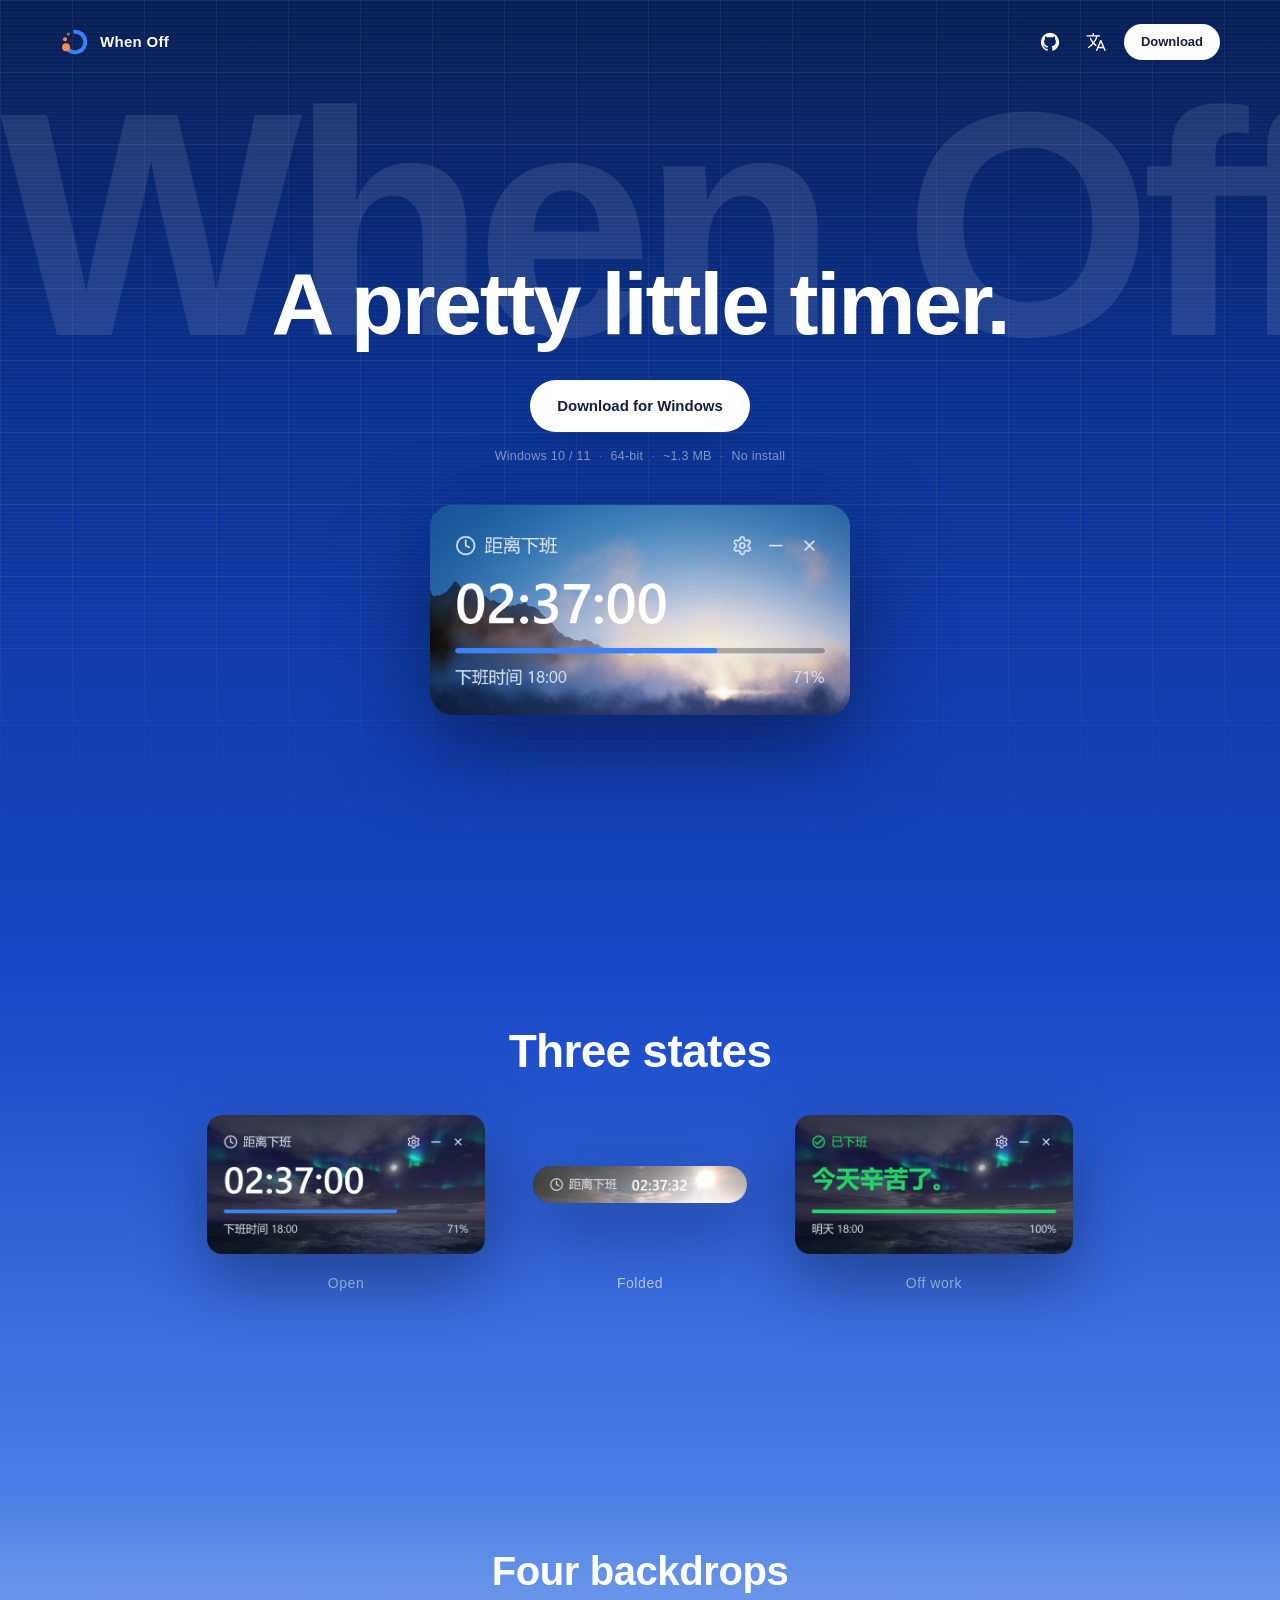
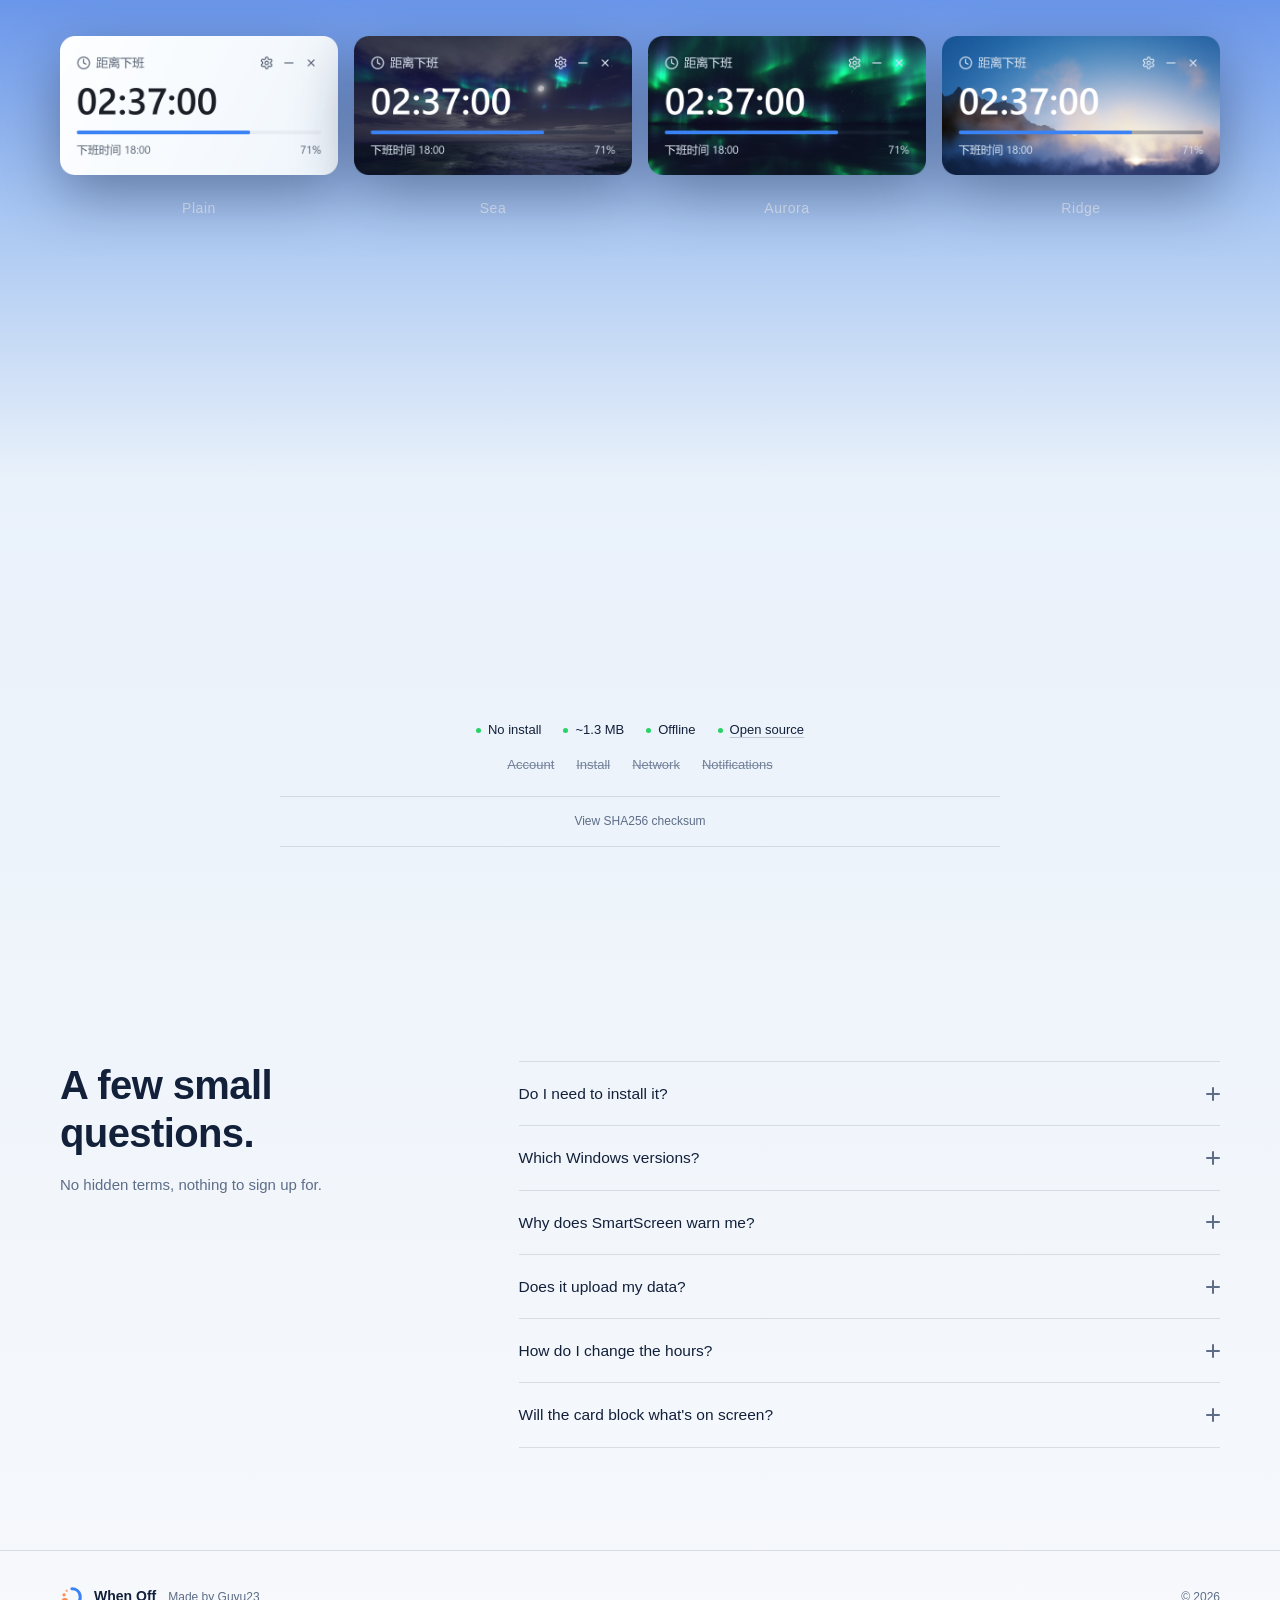
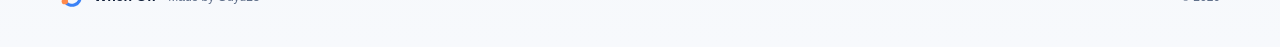
==== docs/index.html @ dad569f3 "Initial public release" ====
<!doctype html>
<html lang="zh-CN">
<head>
  <meta charset="utf-8">
  <meta name="viewport" content="width=device-width, initial-scale=1">
  <title>几时下班｜漂亮的计时卡片</title>
  <meta name="description" content="一个安静的 Windows 桌面倒计时。单文件，免安装，四种背景与四种语言。">
  <meta name="theme-color" content="#0B328F">
  <meta name="color-scheme" content="light">
  <link rel="canonical" href="https://offwork.guyu23.xyz/">
  <meta property="og:type" content="website">
  <meta property="og:title" content="几时下班">
  <meta property="og:description" content="漂亮的计时卡片。一个安静的 Windows 桌面倒计时。">
  <meta property="og:url" content="https://offwork.guyu23.xyz/">
  <meta property="og:image" content="https://offwork.guyu23.xyz/og.png">
  <meta name="twitter:card" content="summary_large_image">
  <meta name="twitter:title" content="几时下班">
  <meta name="twitter:description" content="漂亮的计时卡片。">
  <meta name="twitter:image" content="https://offwork.guyu23.xyz/og.png">
  <link rel="icon" href="assets/favicon.ico" sizes="any">
  <link rel="icon" type="image/svg+xml" href="assets/icon.svg">
  <link rel="apple-touch-icon" href="assets/icon-256.png">
  <link rel="preload" as="image" href="screenshots/cards/ridge.webp">
  <script>document.documentElement.classList.add("js");</script>
  <link rel="stylesheet" href="styles.css?v=20261115">
</head>
<body id="top">
  <a class="skip-link" href="#main" data-i18n="skip">跳到主要内容</a>

  <header class="nav">
    <div class="wrap nav-inner">
      <a class="brand" href="#top" aria-label="几时下班，回到顶部" data-i18n-aria="nav.brandAria">
        <img class="brand-mark" src="assets/icon.svg" width="30" height="30" alt="">
        <span class="brand-name" data-i18n="brand">几时下班</span>
      </a>
      <div class="nav-actions">
        <a class="nav-icon" href="https://github.com/Guyu23/jishi-xiaban" target="_blank" rel="noopener noreferrer" aria-label="GitHub">
          <svg viewBox="0 0 24 24" aria-hidden="true">
            <path fill="currentColor" d="M12 2A10 10 0 0 0 2 12c0 4.42 2.87 8.17 6.84 9.5c.5.08.66-.23.66-.5v-1.69c-2.77.6-3.36-1.34-3.36-1.34c-.46-1.16-1.11-1.47-1.11-1.47c-.91-.62.07-.6.07-.6c1 .07 1.53 1.03 1.53 1.03c.87 1.52 2.34 1.07 2.91.83c.09-.65.35-1.09.63-1.34c-2.22-.25-4.55-1.11-4.55-4.92c0-1.11.38-2 1.03-2.71c-.1-.25-.45-1.29.1-2.64c0 0 .84-.27 2.75 1.02c.79-.22 1.65-.33 2.5-.33s1.71.11 2.5.33c1.91-1.29 2.75-1.02 2.75-1.02c.55 1.35.2 2.39.1 2.64c.65.71 1.03 1.6 1.03 2.71c0 3.82-2.34 4.66-4.57 4.91c.36.31.69.92.69 1.85V21c0 .27.16.59.67.5C19.14 20.16 22 16.42 22 12A10 10 0 0 0 12 2"/>
          </svg>
        </a>
        <div class="lang-menu">
          <button class="lang-toggle" id="lang-toggle" type="button" aria-haspopup="menu" aria-expanded="false" aria-controls="lang-popover" aria-label="语言">
            <svg viewBox="0 0 512 512" aria-hidden="true">
              <path fill="none" stroke="currentColor" stroke-linecap="round" stroke-linejoin="round" stroke-width="32" d="M48 112h288M192 64v48m80 336l96-224l96 224m-162.5-64h133M281.3 112S257 206 199 277S80 384 80 384"/>
              <path fill="none" stroke="currentColor" stroke-linecap="round" stroke-linejoin="round" stroke-width="32" d="M256 336s-35-27-72-75s-56-85-56-85"/>
            </svg>
          </button>
          <div class="lang-popover" id="lang-popover" role="menu" aria-label="语言">
            <button class="lang-option" type="button" role="menuitemradio" aria-checked="true" data-lang="zh">中文</button>
            <button class="lang-option" type="button" role="menuitemradio" aria-checked="false" data-lang="ja">日本語</button>
            <button class="lang-option" type="button" role="menuitemradio" aria-checked="false" data-lang="en">EN</button>
            <button class="lang-option" type="button" role="menuitemradio" aria-checked="false" data-lang="ko">한국어</button>
          </div>
        </div>
        <a class="nav-cta" href="#download" data-i18n="nav.download">下载</a>
      </div>
    </div>
  </header>

  <main id="main">
    <section class="hero" aria-labelledby="hero-title">
      <div class="hero-word" aria-hidden="true" data-i18n="brand">几时下班</div>
      <div class="wrap hero-inner">
        <h1 id="hero-title" data-i18n="hero.title">漂亮的计时卡片</h1>
        <div class="hero-actions">
          <a class="btn btn-light" href="#download" data-i18n="hero.download">下载 Windows 版</a>
        </div>
        <p class="hero-meta">
          <span data-i18n="spec.windows">Windows 10 / 11</span>
          <span data-i18n="spec.bits">64 位</span>
          <span data-i18n="spec.size">约 1.3 MB</span>
          <span data-i18n="spec.install">免安装</span>
        </p>
        <div class="hero-shot">
          <img src="screenshots/cards/ridge.webp" width="600" height="300" alt="山影主题的几时下班卡片，距离下班还有两小时三十七分" data-i18n-alt="hero.alt">
        </div>
      </div>
    </section>

    <section class="states" id="states" aria-labelledby="states-title">
      <div class="wrap">
        <h2 class="section-title reveal" id="states-title" data-i18n="states.title">三个状态</h2>
        <div class="state-row">
          <figure class="state reveal">
            <div class="state-shot">
              <img src="screenshots/cards/sea.webp" width="600" height="300" alt="大海主题的展开卡片，距离下班还有两小时三十七分" data-i18n-alt="states.openAlt">
            </div>
            <figcaption data-i18n="states.open">展开</figcaption>
          </figure>
          <figure class="state state-compact reveal">
            <div class="state-shot">
              <img src="screenshots/cards/compact.webp" width="464" height="80" alt="收起后的胶囊卡片，显示距离下班还有两小时三十七分" data-i18n-alt="states.foldedAlt">
            </div>
            <figcaption data-i18n="states.folded">收起</figcaption>
          </figure>
          <figure class="state reveal">
            <div class="state-shot">
              <img src="screenshots/cards/done-green.webp" width="600" height="300" alt="大海主题的下班卡片，绿色文字写着今天辛苦了" data-i18n-alt="states.doneAlt">
            </div>
            <figcaption data-i18n="states.done">该下班了</figcaption>
          </figure>
        </div>
      </div>
    </section>

    <section class="themes" id="themes" aria-labelledby="themes-title">
      <div class="wrap themes-inner">
        <h2 class="themes-line reveal" id="themes-title" data-i18n="themes.line">四个背景</h2>
        <div class="theme-row reveal">
          <figure class="theme-card">
            <img src="screenshots/cards/paper.webp" width="600" height="300" alt="默认主题的几时下班卡片，距离下班还有两小时三十七分" data-i18n-alt="themes.alt.paper" loading="lazy" decoding="async">
            <figcaption data-i18n="themes.paper">默认</figcaption>
          </figure>
          <figure class="theme-card">
            <img src="screenshots/cards/sea.webp" width="600" height="300" alt="大海主题的几时下班卡片，日落与海" data-i18n-alt="themes.alt.sea" loading="lazy" decoding="async">
            <figcaption data-i18n="themes.sea">大海</figcaption>
          </figure>
          <figure class="theme-card">
            <img src="screenshots/cards/aurora.webp" width="600" height="300" alt="极光主题的几时下班卡片，夜与光" data-i18n-alt="themes.alt.aurora" loading="lazy" decoding="async">
            <figcaption data-i18n="themes.aurora">极光</figcaption>
          </figure>
          <figure class="theme-card">
            <img src="screenshots/cards/ridge.webp" width="600" height="300" alt="山影主题的几时下班卡片，云与山" data-i18n-alt="themes.alt.ridge" loading="lazy" decoding="async">
            <figcaption data-i18n="themes.ridge">山影</figcaption>
          </figure>
        </div>
      </div>
    </section>

    <section class="download" id="download" aria-labelledby="download-title">
      <div class="wrap">
        <div class="download-panel reveal">
          <div class="download-copy">
            <div class="download-head">
              <img class="download-icon" src="assets/icon.svg" width="72" height="72" alt="几时下班图标" data-i18n-alt="download.iconAlt">
              <h2 id="download-title" data-i18n="download.title">带走一张小卡片。</h2>
            </div>
            <p data-i18n="download.copy">单文件，下载后双击就能用。默认上班 09:00，下班 18:00。</p>
            <p class="download-meta"><span>v2.1.0</span><span data-i18n="download.bits">64 位</span></p>
          </div>
          <div class="download-actions">
            <a class="btn btn-blue" href="https://offwork.guyu23.xyz/download/OffWorkCountdown.exe">
              <svg viewBox="0 0 24 24" fill="none" stroke="currentColor" stroke-width="1.7" stroke-linecap="round" stroke-linejoin="round" aria-hidden="true">
                <path d="M12 3v12"></path><path d="M7 10l5 5 5-5"></path><path d="M5 21h14"></path>
              </svg>
              <span data-i18n="download.mirror">下载 Windows 版</span>
            </a>
            <p class="download-note" data-i18n="download.note">由 Cloudflare 加速，国内外都可访问；文件与 GitHub Release 相同。</p>
          </div>
        </div>
        <ul class="download-trust reveal">
          <li data-i18n="download.trust.install">免安装</li>
          <li data-i18n="download.trust.size">约 1.3 MB</li>
          <li data-i18n="download.trust.offline">不联网</li>
          <li><a href="https://github.com/Guyu23/jishi-xiaban" target="_blank" rel="noopener noreferrer" data-i18n="download.trust.open">开源</a></li>
        </ul>
        <p class="download-struck reveal" aria-label="不需要账号、安装、联网、推送" data-i18n-aria="download.struck.aria">
          <s data-i18n="download.struck.account">账号</s>
          <s data-i18n="download.struck.install">安装</s>
          <s data-i18n="download.struck.network">联网</s>
          <s data-i18n="download.struck.push">推送</s>
        </p>
        <details class="checksum reveal">
          <summary data-i18n="download.checksum">查看 SHA256 校验值</summary>
          <code>e270b31d7cf51a38506e93d0fee02582fc86d4249910f98ff09fb902f4667506</code>
        </details>
      </div>
    </section>

    <section class="faq" id="faq" aria-labelledby="faq-title">
      <div class="wrap faq-grid">
        <div class="faq-head reveal">
          <h2 id="faq-title" data-i18n="faq.title">还有一些小问题。</h2>
          <p data-i18n="faq.copy">没有隐藏的条款，也没有需要注册的东西。</p>
        </div>
        <div class="faq-list reveal">
          <details>
            <summary><span data-i18n="faq.q1">需要安装吗？</span><span class="plus" aria-hidden="true"></span></summary>
            <p data-i18n="faq.a1">不需要。下载一个 exe，双击打开。设置只存在本机，删掉文件就干净了。</p>
          </details>
          <details>
            <summary><span data-i18n="faq.q2">支持哪些 Windows？</span><span class="plus" aria-hidden="true"></span></summary>
            <p data-i18n="faq.a2">Windows 10 和 Windows 11，64 位。更老的系统没有测试过。</p>
          </details>
          <details>
            <summary><span data-i18n="faq.q3">为什么会有 SmartScreen 提示？</span><span class="plus" aria-hidden="true"></span></summary>
            <p data-i18n="faq.a3">程序没有代码签名。点「更多信息」再点「仍要运行」即可。完整源码在 GitHub，也可以自己构建。</p>
          </details>
          <details>
            <summary><span data-i18n="faq.q4">会上传我的数据吗？</span><span class="plus" aria-hidden="true"></span></summary>
            <p data-i18n="faq.a4">不会。程序没有联网功能，设置只存在本机。</p>
          </details>
          <details>
            <summary><span data-i18n="faq.q5">怎么改上下班时间？</span><span class="plus" aria-hidden="true"></span></summary>
            <p><span data-i18n="faq.a5">点卡片右上角的齿轮，用加减号调整。设置保存在</span> <code>%APPDATA%\OffWorkCountdown\schedule.txt</code><span data-i18n="faq.a5end">。</span></p>
          </details>
          <details>
            <summary><span data-i18n="faq.q6">卡片会挡住屏幕内容吗？</span><span class="plus" aria-hidden="true"></span></summary>
            <p data-i18n="faq.a6">卡片可以隐藏在屏幕边框外，鼠标移入再显示。</p>
          </details>
        </div>
      </div>
    </section>
  </main>

  <footer>
    <div class="wrap footer-inner">
      <a class="footer-brand" href="#top" aria-label="几时下班，回到顶部" data-i18n-aria="footer.brandAria">
        <img src="assets/icon.svg" width="24" height="24" alt="">
        <span data-i18n="brand">几时下班</span>
      </a>
      <span class="footer-made">Made by Guyu23</span>
      <span class="footer-copy" data-i18n="footer.copyright">© 2026</span>
    </div>
  </footer>

  <script src="app.js?v=20261115" defer></script>
</body>
</html>
---- docs/styles.css ----
:root {
  --deep: #071f55;
  --blue: #0b328f;
  --blue-2: #1747c7;
  --blue-3: #4c7fe6;
  --blue-4: #a9c7f2;
  --pale: #e9f1fa;
  --paper: #f7f9fc;
  --ink: #12203a;
  --muted: #5d6d88;
  --line: rgba(18, 32, 58, 0.12);
  --line-strong: rgba(18, 32, 58, 0.2);
  --white: #ffffff;
  --white-80: rgba(255, 255, 255, 0.8);
  --white-64: rgba(255, 255, 255, 0.64);
  --white-48: rgba(255, 255, 255, 0.48);
  --line-white: rgba(255, 255, 255, 0.18);
  --sun: #ff8a4c;
  --sun-2: #ffb38a;
  --green: #25d366;
  --accent: var(--sun);
  --surface: #ffffff;
  --shadow: 0 30px 70px -30px rgba(3, 12, 40, 0.5);
  --shadow-soft: 0 16px 40px -24px rgba(3, 12, 40, 0.35);
  --radius: 24px;
  --font: "HarmonyOS Sans SC", "MiSans", "PingFang SC", "Microsoft YaHei UI", sans-serif;
  --mono: ui-monospace, "SFMono-Regular", "Cascadia Code", Consolas, monospace;
  --ease: cubic-bezier(0.22, 1, 0.36, 1);
  interpolate-size: allow-keywords;
}

*,
*::before,
*::after { box-sizing: border-box; }

html {
  scroll-behavior: smooth;
  scrollbar-width: none;
  -ms-overflow-style: none;
}
html::-webkit-scrollbar { display: none; }
html,
body { margin: 0; padding: 0; overflow-x: clip; }

body {
  min-height: 100svh;
  color: var(--white);
  background:
    linear-gradient(
      180deg,
      #071f55 0%,
      #0b328f 12%,
      #1747c7 30%,
      #4c7fe6 46%,
      #a9c7f2 56%,
      #e9f1fa 64%,
      #f7f9fc 100%
    );
  font-family: var(--font);
  font-size: 16px;
  font-weight: 400;
  line-height: 1.7;
  font-variant-numeric: tabular-nums;
  -webkit-font-smoothing: antialiased;
  text-rendering: optimizeLegibility;
}

body::before {
  content: "";
  position: fixed;
  inset: 0;
  z-index: 0;
  pointer-events: none;
  background-image:
    linear-gradient(rgba(255, 255, 255, 0.055) 1px, transparent 1px),
    linear-gradient(90deg, rgba(255, 255, 255, 0.055) 1px, transparent 1px),
    repeating-linear-gradient(180deg, rgba(255, 255, 255, 0.028) 0 1px, transparent 1px 4px);
  background-size: 72px 72px, 72px 72px, 100% 4px;
  -webkit-mask-image: linear-gradient(180deg, #000 0%, #000 66%, transparent 92%);
  mask-image: linear-gradient(180deg, #000 0%, #000 66%, transparent 92%);
}

h1,
h2,
h3,
p,
figure { margin: 0; }

img { display: block; max-width: 100%; }
a { color: inherit; text-decoration: none; }
button,
select { font: inherit; }
time { font-variant-numeric: tabular-nums; }


:where(a, button, summary, select):focus-visible {
  outline: 2px solid var(--sun-2);
  outline-offset: 3px;
  border-radius: 8px;
}

.sr-only {
  position: absolute;
  width: 1px;
  height: 1px;
  padding: 0;
  margin: -1px;
  overflow: hidden;
  clip: rect(0 0 0 0);
  white-space: nowrap;
  border: 0;
}

.skip-link {
  position: fixed;
  top: 10px;
  left: 10px;
  z-index: 200;
  padding: 10px 14px;
  border-radius: 10px;
  background: var(--white);
  color: var(--ink);
  font-size: 14px;
  font-weight: 600;
  box-shadow: var(--shadow-soft);
  transform: translateY(-160%);
  transition: transform 0.25s var(--ease);
}
.skip-link:focus-visible { transform: translateY(0); }

section[id] { scroll-margin-top: 24px; }

.wrap {
  width: min(1160px, calc(100% - 64px));
  margin-inline: auto;
}

main,
footer { position: relative; z-index: 1; }
.nav,
main,
footer {
  transition: opacity 0.2s var(--ease), filter 0.2s var(--ease);
}
html.lang-switching .nav,
html.lang-switching main,
html.lang-switching footer {
  opacity: 0.2;
  filter: blur(5px);
}

/* Navigation */
.nav {
  position: absolute;
  inset-inline: 0;
  top: 0;
  z-index: 20;
  padding-top: 20px;
}
.nav-inner {
  display: flex;
  align-items: center;
  justify-content: space-between;
  gap: 20px;
  min-height: 44px;
}
.brand {
  display: inline-flex;
  align-items: center;
  gap: 10px;
  min-width: 0;
  color: var(--white);
  font-size: 15px;
  font-weight: 600;
  letter-spacing: 0.02em;
}
.brand-mark {
  width: 30px;
  height: 30px;
  flex: none;
}
.brand-name { white-space: nowrap; }
.nav-actions {
  display: flex;
  align-items: center;
  gap: 10px;
  flex: none;
}
.nav-icon {
  display: grid;
  place-items: center;
  width: 36px;
  height: 36px;
  border-radius: 999px;
  color: var(--white);
  transition: opacity 0.2s var(--ease);
}
.nav-icon:hover { opacity: 0.72; }
.nav-icon svg { width: 22px; height: 22px; }
.lang-menu { position: relative; }
.lang-toggle {
  display: grid;
  place-items: center;
  width: 36px;
  height: 36px;
  padding: 0;
  border: 0;
  border-radius: 999px;
  background: transparent;
  color: var(--white);
  cursor: pointer;
  transition: opacity 0.2s var(--ease), transform 0.2s var(--ease);
}
.lang-toggle:hover,
.lang-toggle[aria-expanded="true"] { opacity: 0.72; }
.lang-toggle svg { width: 22px; height: 22px; }
.lang-popover {
  position: absolute;
  top: calc(100% + 9px);
  right: 0;
  min-width: 132px;
  padding: 6px;
  border: 1px solid rgba(255, 255, 255, 0.16);
  border-radius: 14px;
  background: rgba(7, 26, 67, 0.95);
  box-shadow: 0 20px 44px rgba(2, 10, 36, 0.42);
  -webkit-backdrop-filter: blur(16px);
  backdrop-filter: blur(16px);
  opacity: 0;
  visibility: hidden;
  transform: translateY(-6px) scale(0.98);
  transform-origin: top right;
  pointer-events: none;
  transition: opacity 0.18s var(--ease), transform 0.18s var(--ease), visibility 0s 0.18s;
}
.lang-menu.is-open .lang-popover {
  opacity: 1;
  visibility: visible;
  transform: none;
  pointer-events: auto;
  transition: opacity 0.18s var(--ease), transform 0.18s var(--ease), visibility 0s;
}
.lang-option {
  display: flex;
  align-items: center;
  justify-content: space-between;
  gap: 14px;
  width: 100%;
  padding: 8px 10px;
  border: 0;
  border-radius: 9px;
  background: transparent;
  color: var(--white-80);
  font-size: 13px;
  font-weight: 500;
  text-align: left;
  white-space: nowrap;
  cursor: pointer;
  transition: background-color 0.18s var(--ease), color 0.18s var(--ease);
}
.lang-option:hover,
.lang-option:focus-visible {
  background: rgba(255, 255, 255, 0.1);
  color: var(--white);
}
.lang-option[aria-checked="true"] { color: var(--white); }
.lang-option[aria-checked="true"]::after {
  content: "✓";
  color: var(--green);
  font-size: 11px;
}
.nav-cta {
  display: inline-flex;
  align-items: center;
  justify-content: center;
  height: 36px;
  padding: 0 17px;
  border-radius: 999px;
  background: var(--white);
  color: var(--ink);
  font-size: 13px;
  font-weight: 600;
  overflow: hidden;
  white-space: nowrap;
  transition: transform 0.25s var(--ease), background-color 0.25s var(--ease), width 0.25s var(--ease);
}
.nav-cta:hover { transform: translateY(-1px); background: #f4f8ff; }

/* Buttons */
.btn {
  display: inline-flex;
  align-items: center;
  justify-content: center;
  gap: 9px;
  min-height: 52px;
  padding: 0 26px;
  border: 1px solid transparent;
  border-radius: 999px;
  font-size: 15px;
  font-weight: 600;
  line-height: 1;
  white-space: nowrap;
  cursor: pointer;
  transition: transform 0.25s var(--ease), background-color 0.25s var(--ease), border-color 0.25s var(--ease), color 0.25s var(--ease);
}
.btn svg { width: 17px; height: 17px; flex: none; }
.btn-light {
  background: var(--white);
  color: var(--ink);
  box-shadow: 0 18px 38px -22px rgba(3, 12, 40, 0.65);
}
.btn-light:hover { transform: translateY(-2px); background: #f4f8ff; }
.btn-blue {
  background: var(--blue-2);
  color: var(--white);
  box-shadow: 0 18px 34px -20px rgba(23, 71, 199, 0.6);
}
.btn-blue:hover { transform: translateY(-2px); background: #1c52dc; }
.btn-ghost {
  border-color: var(--line-strong);
  background: var(--white);
  color: var(--ink);
}
.btn-ghost:hover { transform: translateY(-2px); border-color: rgba(18, 32, 58, 0.32); }
.btn-primary {
  background: var(--blue-2);
  color: var(--white);
}
.btn-primary:hover { background: #1c52dc; }

/* Hero */
.hero {
  position: relative;
  isolation: isolate;
  display: flex;
  align-items: center;
  min-height: 100svh;
  padding: 138px 0 64px;
  overflow: hidden;
  text-align: center;
}
.hero-word {
  position: absolute;
  top: clamp(48px, 8vw, 96px);
  left: 50%;
  z-index: -1;
  width: 100%;
  transform: translateX(-50%);
  color: var(--white);
  font-size: clamp(96px, 25vw, 380px);
  font-weight: 600;
  line-height: 0.8;
  letter-spacing: -0.035em;
  white-space: nowrap;
  opacity: 0.1;
  pointer-events: none;
}
.hero-inner { position: relative; z-index: 1; }
.hero h1 {
  max-width: 980px;
  margin: 0 auto;
  color: var(--white);
  font-size: clamp(46px, 6.8vw, 88px);
  font-weight: 600;
  line-height: 1.04;
  letter-spacing: -0.025em;
  text-wrap: balance;
}
.hero-actions {
  display: flex;
  justify-content: center;
  margin-top: 30px;
}
.hero-meta {
  display: flex;
  flex-wrap: wrap;
  align-items: center;
  justify-content: center;
  margin-top: 14px;
  color: var(--white-48);
  font-size: 12.5px;
  letter-spacing: 0.02em;
}
.hero-meta span + span::before {
  content: "·";
  margin-inline: 8px;
  color: rgba(255, 255, 255, 0.28);
}
.hero-shot {
  width: min(420px, 70%);
  margin: 38px auto 0;
}
.hero-shot img {
  width: 100%;
  height: auto;
  filter: drop-shadow(0 34px 44px rgba(2, 10, 36, 0.5));
}

/* Sections */
.section-title {
  color: var(--white);
  font-size: clamp(30px, 4vw, 46px);
  font-weight: 600;
  line-height: 1.2;
  letter-spacing: -0.015em;
  text-align: center;
  text-wrap: balance;
}

/* Three states: no card wrappers, only the screenshot and its label. */
.states { padding-block: clamp(80px, 10vw, 124px); }
.states .section-title { margin-bottom: 36px; }
.state-row {
  display: grid;
  grid-template-columns: repeat(3, minmax(0, 1fr));
  gap: 16px;
  align-items: start;
  width: calc(75% - 4px);
  margin-inline: auto;
}
.state { min-width: 0; text-align: center; }
.state-shot {
  display: flex;
  align-items: center;
  justify-content: center;
  width: 100%;
  aspect-ratio: 2 / 1;
}
.state-shot img {
  width: 100%;
  height: 100%;
  object-fit: contain;
  filter: drop-shadow(0 24px 34px rgba(2, 10, 36, 0.4));
}
.state-compact .state-shot img { width: 77.33%; }
.state figcaption {
  margin-top: 18px;
  color: var(--white-64);
  font-size: 14px;
  font-weight: 500;
  letter-spacing: 0.04em;
}

/* Four backdrops: one line, one preview, four tabs. */
.themes { padding-block: clamp(80px, 10vw, 124px); }
.themes-line {
  max-width: 1020px;
  margin: 0 auto;
  color: var(--white);
  font-size: clamp(24px, 3.2vw, 40px);
  font-weight: 600;
  line-height: 1.35;
  letter-spacing: -0.01em;
  text-align: center;
  text-wrap: balance;
}
.theme-row {
  display: grid;
  grid-template-columns: repeat(4, minmax(0, 1fr));
  gap: 16px;
  align-items: start;
  margin-top: 38px;
}
.theme-card { min-width: 0; margin: 0; text-align: center; }
.theme-card figcaption {
  margin-top: 22px;
  color: var(--white-64);
  font-size: 14px;
  font-weight: 500;
  letter-spacing: 0.04em;
}
.theme-row img {
  width: 100%;
  height: auto;
  filter: drop-shadow(0 20px 30px rgba(2, 10, 36, 0.38));
}
@media (max-width: 760px) {
  .theme-row {
    display: flex;
    gap: 12px;
    overflow-x: auto;
    padding-bottom: 6px;
    scroll-snap-type: x mandatory;
    scrollbar-width: none;
  }
  .theme-row::-webkit-scrollbar { display: none; }
  .theme-card {
    flex: 0 0 72%;
    max-width: 280px;
    scroll-snap-align: center;
  }
  .theme-row img { width: 100%; }
}
.hero-shot img,
.state-shot img,
.theme-row img {
  transition: transform 0.3s var(--ease), filter 0.3s var(--ease);
}
@media (hover: hover) {
  .hero-shot:hover img,
  .state:hover .state-shot img,
  .theme-card:hover img {
    transform: translateY(-6px);
  }
  .hero-shot:hover img {
    filter: drop-shadow(0 42px 52px rgba(2, 10, 36, 0.55));
  }
  .state:hover .state-shot img {
    filter: drop-shadow(0 32px 42px rgba(2, 10, 36, 0.48));
  }
  .theme-card:hover img {
    filter: drop-shadow(0 28px 38px rgba(2, 10, 36, 0.46));
  }
}

/* Download */
.download {
  padding-block: clamp(76px, 9vw, 112px);
  color: var(--ink);
}
.download-panel {
  display: grid;
  grid-template-columns: minmax(0, 1.1fr) minmax(0, 0.9fr);
  gap: 40px;
  align-items: center;
  padding: clamp(24px, 3.8vw, 44px);
  border: 1px solid rgba(255, 255, 255, 0.55);
  border-radius: 28px;
  background: var(--white);
  box-shadow: 0 22px 54px -28px rgba(3, 12, 40, 0.26);
}
.download-copy { min-width: 0; }
.download-head { display: flex; align-items: center; gap: 18px; }
.download-icon {
  width: 72px;
  height: 72px;
  flex: none;
}
.download-head h2 {
  color: var(--ink);
  font-size: clamp(26px, 3.2vw, 38px);
  font-weight: 600;
  line-height: 1.2;
  letter-spacing: -0.015em;
}
.download-copy > p:not(.download-meta) {
  max-width: 440px;
  margin-top: 16px;
  color: var(--muted);
  font-size: 14.5px;
  line-height: 1.8;
  text-wrap: pretty;
}
.download-meta {
  display: flex;
  gap: 14px;
  margin-top: 14px;
  color: var(--muted);
  font-size: 12px;
}
.download-actions {
  display: flex;
  flex-direction: column;
  gap: 10px;
  min-width: 0;
}
.download-actions .btn { width: 100%; }
.download-note {
  margin-top: 2px;
  color: var(--muted);
  font-size: 11.5px;
  line-height: 1.6;
  text-align: center;
}
.download-trust {
  display: flex;
  flex-wrap: wrap;
  justify-content: center;
  gap: 10px 22px;
  margin-top: 24px;
  padding: 0;
  list-style: none;
  color: var(--ink);
  font-size: 13px;
}
.download-trust li { display: inline-flex; align-items: center; gap: 7px; }
.download-trust li::before {
  content: "";
  width: 5px;
  height: 5px;
  border-radius: 50%;
  background: var(--green);
}
.download-trust a {
  color: var(--ink);
  text-decoration: underline;
  text-underline-offset: 3px;
  text-decoration-color: var(--line-strong);
}
.download-struck {
  display: flex;
  flex-wrap: wrap;
  justify-content: center;
  gap: 8px 22px;
  margin-top: 12px;
  color: var(--muted);
  font-size: 13px;
}
.download-struck s {
  text-decoration-thickness: 1px;
  text-decoration-color: rgba(93, 109, 136, 0.65);
  opacity: 0.85;
}
.checksum {
  max-width: 720px;
  margin: 20px auto 0;
  padding: 14px 0;
  border-top: 1px solid var(--line);
  border-bottom: 1px solid var(--line);
  color: var(--muted);
  font-size: 12px;
}
.checksum summary { cursor: pointer; list-style: none; text-align: center; }
.checksum summary::-webkit-details-marker { display: none; }
details::details-content {
  block-size: 0;
  overflow: hidden;
  opacity: 0;
  content-visibility: hidden;
  transition: block-size 0.28s var(--ease), opacity 0.2s var(--ease),
    content-visibility 0.28s allow-discrete;
}
details[open]::details-content {
  block-size: auto;
  opacity: 1;
  content-visibility: visible;
}
.checksum code {
  display: block;
  margin-top: 10px;
  padding: 0;
  background: none;
  color: var(--ink);
  font-family: var(--mono);
  font-size: 11px;
  line-height: 1.7;
  text-align: center;
  word-break: break-all;
}

/* FAQ */
.faq { padding-block: clamp(72px, 8vw, 104px); color: var(--ink); }
.faq-grid {
  display: grid;
  grid-template-columns: minmax(0, 0.72fr) minmax(0, 1.28fr);
  gap: clamp(32px, 5vw, 72px);
  align-items: start;
}
.faq-head h2 {
  color: var(--ink);
  font-size: clamp(28px, 3.4vw, 40px);
  font-weight: 600;
  line-height: 1.2;
  letter-spacing: -0.015em;
}
.faq-head p {
  max-width: 320px;
  margin-top: 14px;
  color: var(--muted);
  font-size: 15px;
  line-height: 1.8;
}
.faq-list { border-top: 1px solid var(--line); }
.faq-list details { border-bottom: 1px solid var(--line); }
.faq-list summary {
  display: flex;
  align-items: center;
  justify-content: space-between;
  gap: 20px;
  padding: 20px 0;
  color: var(--ink);
  font-size: 15.5px;
  font-weight: 500;
  line-height: 1.5;
  cursor: pointer;
  list-style: none;
}
.faq-list summary::-webkit-details-marker { display: none; }
.plus {
  position: relative;
  flex: none;
  width: 14px;
  height: 14px;
}
.plus::before,
.plus::after {
  content: "";
  position: absolute;
  border-radius: 1px;
  background: var(--muted);
  transition: transform 0.25s var(--ease);
}
.plus::before { left: 6px; top: 0; width: 2px; height: 14px; }
.plus::after { left: 0; top: 6px; width: 14px; height: 2px; }
.faq-list details[open] .plus::before { transform: scaleY(0); }
.faq-list details p {
  max-width: 680px;
  padding-bottom: 20px;
  color: var(--muted);
  font-size: 14px;
  line-height: 1.8;
  text-wrap: pretty;
  overflow-wrap: anywhere;
}
.faq-list code {
  padding: 2px 6px;
  border-radius: 5px;
  background: rgba(18, 32, 58, 0.05);
  color: var(--ink);
  font-family: var(--mono);
  font-size: 0.9em;
}

/* Footer */
footer {
  padding: 34px 0 38px;
  border-top: 1px solid var(--line);
  color: var(--ink);
}
.footer-inner {
  display: flex;
  align-items: center;
  gap: 12px;
  color: var(--ink);
}
.footer-brand {
  display: inline-flex;
  align-items: center;
  gap: 10px;
  color: var(--ink);
  font-size: 14px;
  font-weight: 600;
}
.footer-brand img { width: 24px; height: 24px; }
.footer-made,
.footer-copy { color: var(--muted); font-size: 12px; }
.footer-copy { margin-left: auto; }

/* Reveals: only the section entrance; 12px, under 400ms. */
.js .reveal {
  opacity: 0;
  transform: translateY(12px);
  transition: opacity 0.4s var(--ease), transform 0.4s var(--ease);
}
.js .reveal.is-in { opacity: 1; transform: none; }

@media (max-width: 1000px) {
  .download-panel { grid-template-columns: minmax(0, 1fr); gap: 26px; }
  .download-actions { max-width: 420px; }
  .faq-grid { grid-template-columns: minmax(0, 1fr); }
  .faq-head p { max-width: 560px; margin-bottom: 8px; }
}

@media (max-width: 760px) {
  .wrap { width: min(1160px, calc(100% - 40px)); }
  .nav { padding-top: 14px; }
  .nav-inner { min-height: 40px; }
  .brand { font-size: 14px; }
  .brand-mark { width: 26px; height: 26px; }
  .lang-toggle { width: 32px; height: 32px; }
  .lang-toggle svg { width: 20px; height: 20px; }
  .nav-icon { width: 32px; height: 32px; }
  .nav-icon svg { width: 20px; height: 20px; }
  .nav-cta { height: 32px; padding: 0 13px; font-size: 12.5px; }
  .hero { min-height: auto; padding: 108px 0 48px; }
  .hero h1 { font-size: clamp(40px, 10.5vw, 56px); }
  .hero-actions { margin-top: 24px; }
  .hero-shot { margin-top: 30px; }
  .states, .themes { padding-block: 72px; }
  .states .section-title { margin-bottom: 26px; }
  .state-row { gap: 20px; }
  .state figcaption { margin-top: 14px; font-size: 13px; }
  .theme-card figcaption { margin-top: 18px; font-size: 13px; }
  .download { padding-block: 64px; }
  .download-panel { padding: 22px; border-radius: 22px; }
  .download-icon { width: 56px; height: 56px; }
  .download-head { gap: 14px; }
  .download-head h2 { font-size: 27px; }
  .download-actions { max-width: none; }
  .download-trust { gap: 8px 18px; margin-top: 20px; font-size: 12.5px; }
  .download-struck { font-size: 12.5px; }
  .faq { padding-block: 64px; }
  .faq-list summary { padding: 18px 0; font-size: 15px; }
  .faq-list details p { font-size: 14px; }
}

@media (max-width: 760px) {
  .state-row {
    grid-template-columns: minmax(0, 1fr);
    gap: 34px;
    width: 100%;
  }
  .state-shot { max-width: 280px; margin-inline: auto; }
}

@media (max-width: 480px) {
  .wrap { width: calc(100% - 32px); }
  .brand-name { font-size: 13px; }
  .nav-actions { gap: 8px; }
  .hero h1 { font-size: 40px; }
  .hero-meta { font-size: 11px; }
  .hero-meta span + span::before { margin-inline: 5px; }
  .btn { min-height: 48px; padding: 0 20px; font-size: 14.5px; }
  .themes-line { font-size: 23px; }
  .download-head h2 { font-size: 24px; }
  .download-head { align-items: flex-start; }
  .download-icon { width: 50px; height: 50px; }
}

@media (prefers-reduced-motion: reduce) {
  html { scroll-behavior: auto; }
  .js .reveal { opacity: 1; transform: none; transition: none; }
  .nav,
  main,
  footer,
  .hero-shot img,
  .state-shot img,
  .theme-row img,
  .lang-popover,
  .lang-toggle,
  .lang-option,
  .lang-menu.is-open .lang-popover,
  details::details-content { transition: none; }
  .hero-shot:hover img,
  .state:hover .state-shot img,
  .theme-card:hover img { transform: none; }
  .btn,
  .nav-cta,
  .plus::before,
  .plus::after { transition: none; }
}
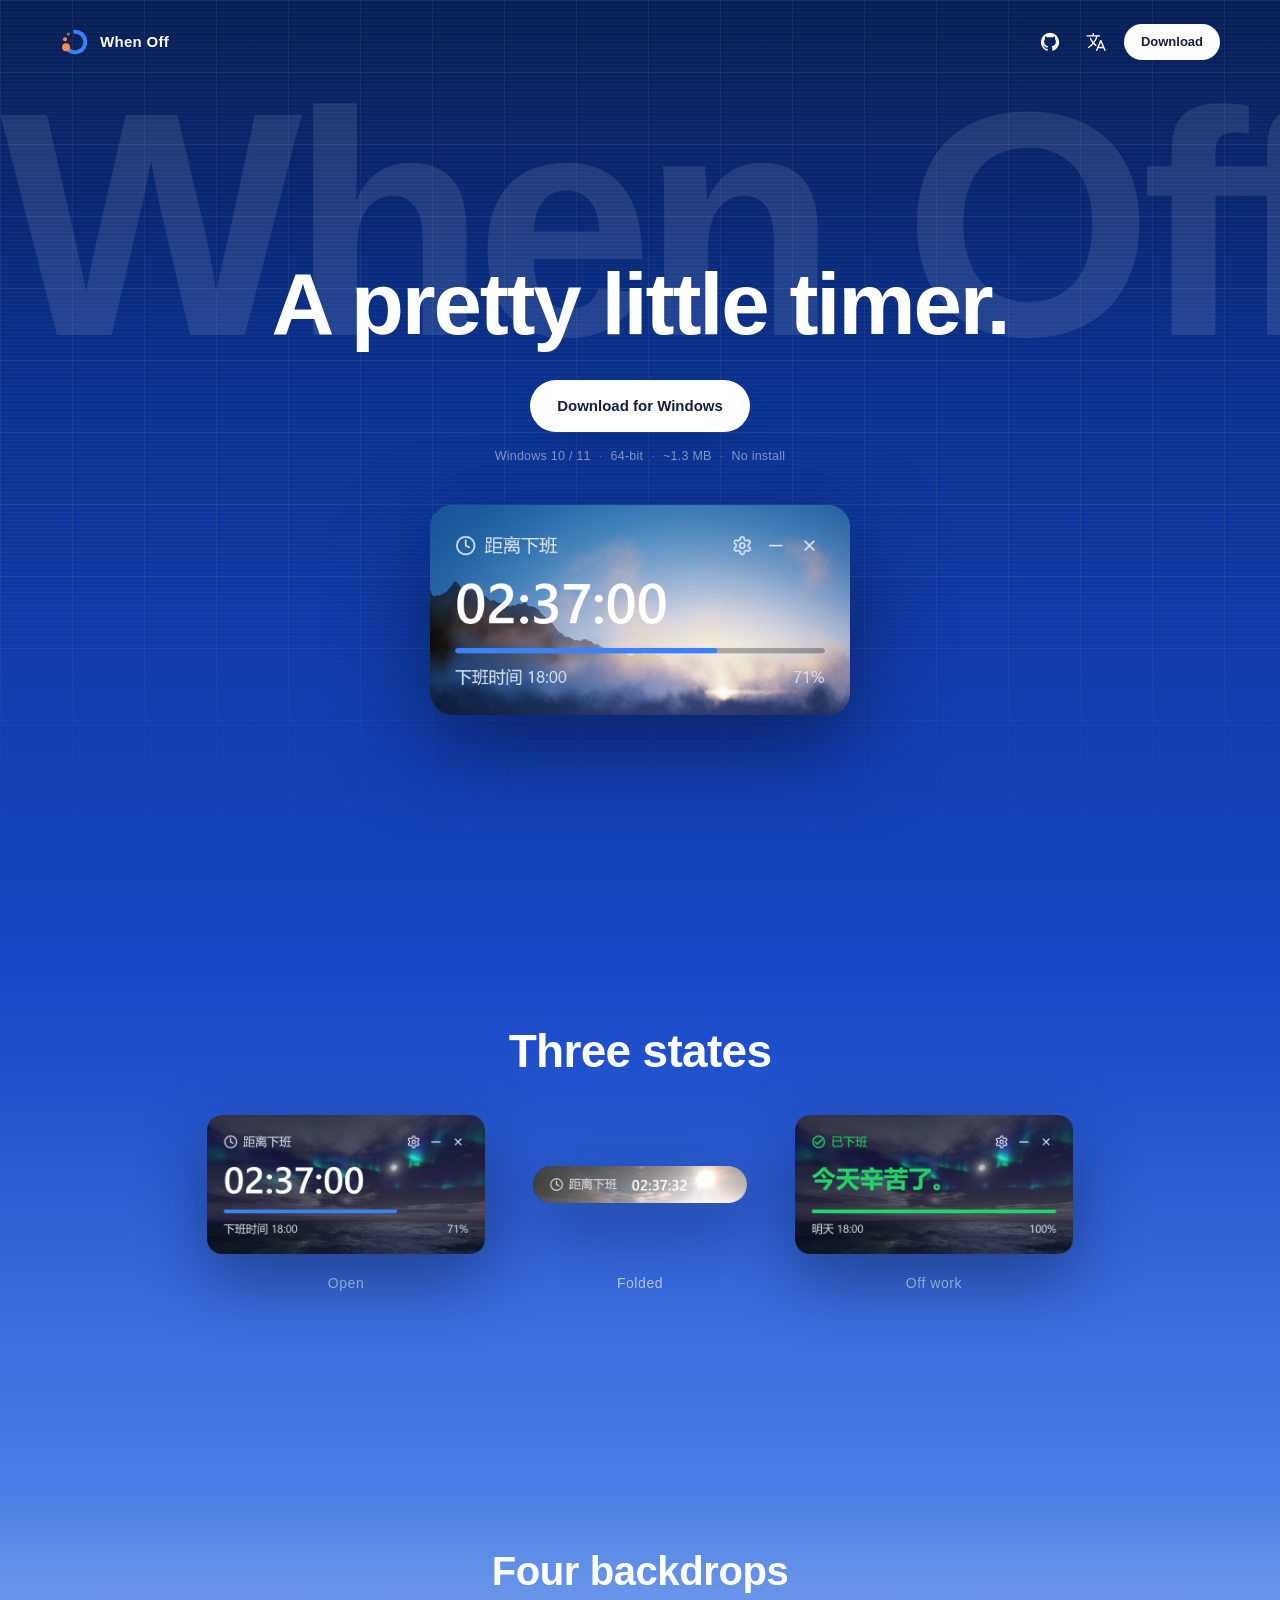
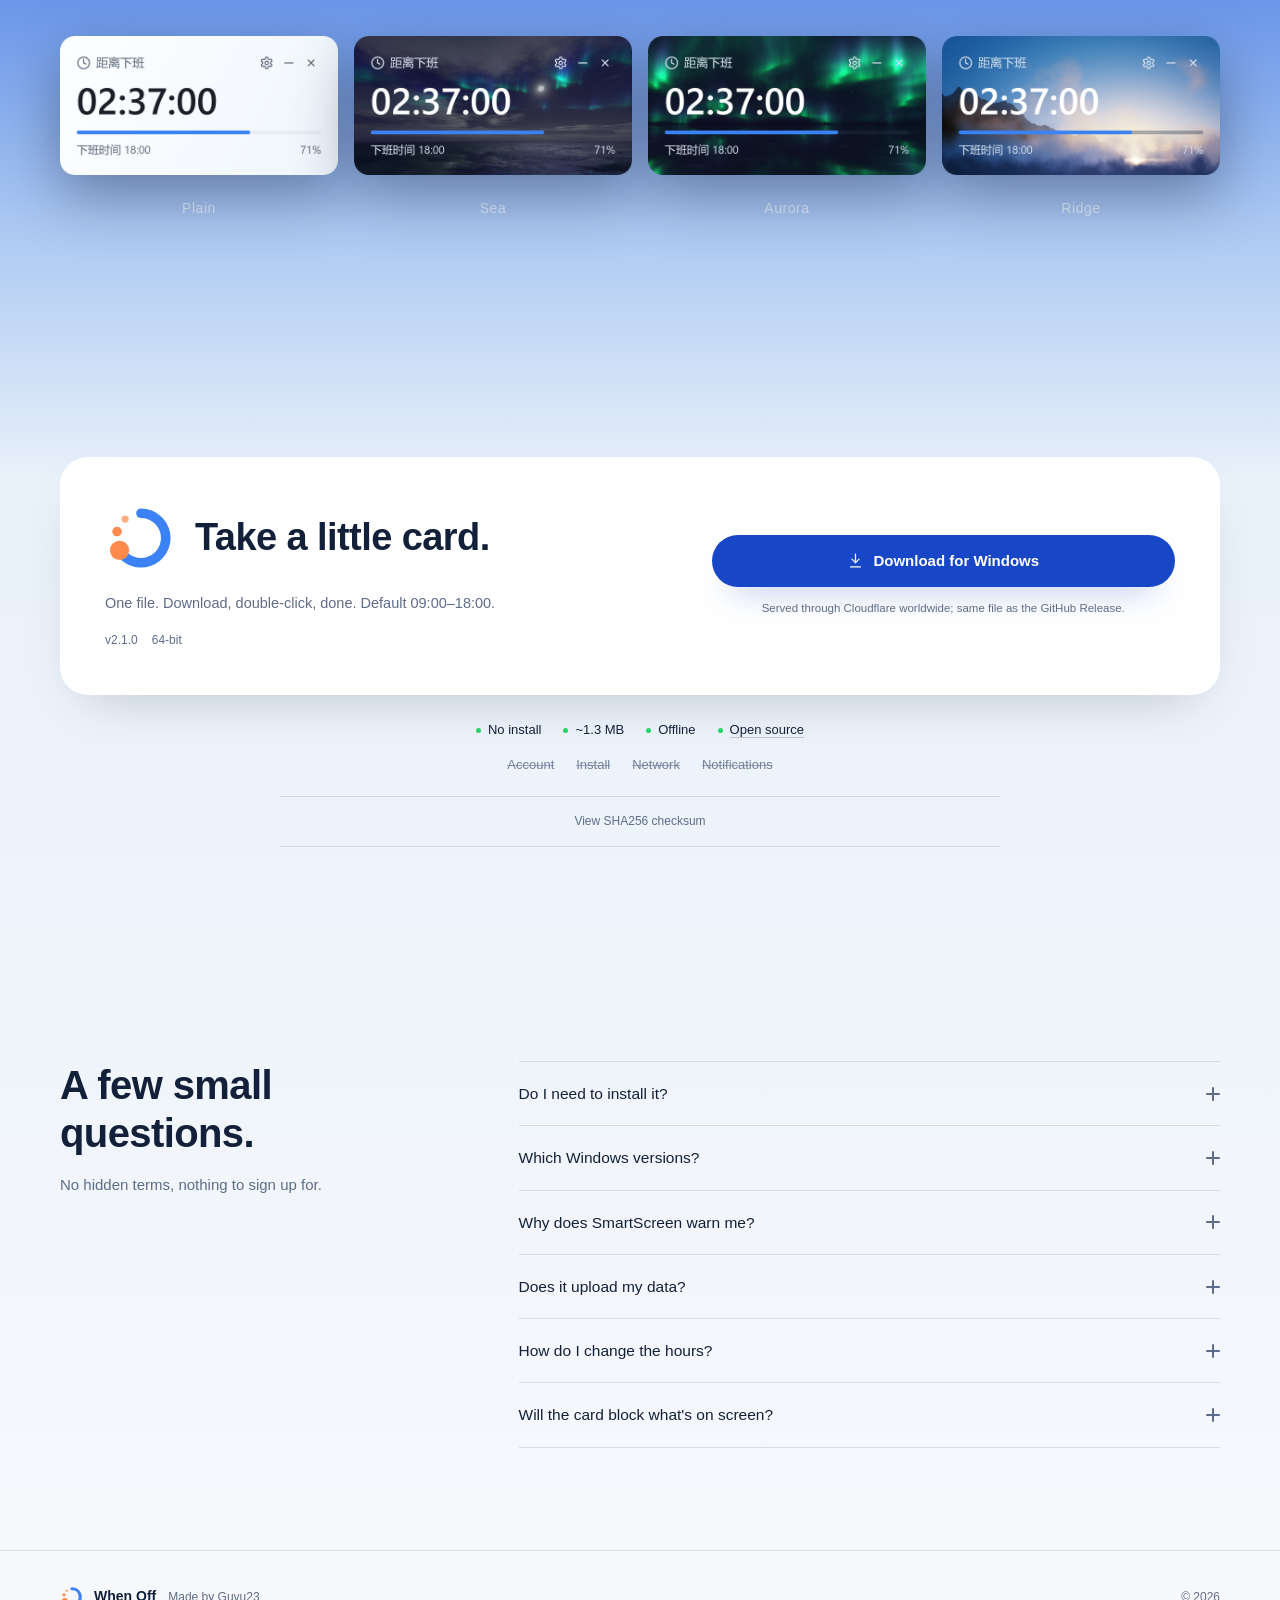
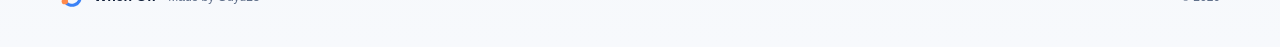
==== commit 28265067: "Point links to when-off repository" ====
--- a/docs/index.html
+++ b/docs/index.html
@@ -34,7 +34,7 @@
         <span class="brand-name" data-i18n="brand">几时下班</span>
       </a>
       <div class="nav-actions">
-        <a class="nav-icon" href="https://github.com/Guyu23/jishi-xiaban" target="_blank" rel="noopener noreferrer" aria-label="GitHub">
+        <a class="nav-icon" href="https://github.com/Guyu23/when-off" target="_blank" rel="noopener noreferrer" aria-label="GitHub">
           <svg viewBox="0 0 24 24" aria-hidden="true">
             <path fill="currentColor" d="M12 2A10 10 0 0 0 2 12c0 4.42 2.87 8.17 6.84 9.5c.5.08.66-.23.66-.5v-1.69c-2.77.6-3.36-1.34-3.36-1.34c-.46-1.16-1.11-1.47-1.11-1.47c-.91-.62.07-.6.07-.6c1 .07 1.53 1.03 1.53 1.03c.87 1.52 2.34 1.07 2.91.83c.09-.65.35-1.09.63-1.34c-2.22-.25-4.55-1.11-4.55-4.92c0-1.11.38-2 1.03-2.71c-.1-.25-.45-1.29.1-2.64c0 0 .84-.27 2.75 1.02c.79-.22 1.65-.33 2.5-.33s1.71.11 2.5.33c1.91-1.29 2.75-1.02 2.75-1.02c.55 1.35.2 2.39.1 2.64c.65.71 1.03 1.6 1.03 2.71c0 3.82-2.34 4.66-4.57 4.91c.36.31.69.92.69 1.85V21c0 .27.16.59.67.5C19.14 20.16 22 16.42 22 12A10 10 0 0 0 12 2"/>
           </svg>
@@ -153,7 +153,7 @@
           <li data-i18n="download.trust.install">免安装</li>
           <li data-i18n="download.trust.size">约 1.3 MB</li>
           <li data-i18n="download.trust.offline">不联网</li>
-          <li><a href="https://github.com/Guyu23/jishi-xiaban" target="_blank" rel="noopener noreferrer" data-i18n="download.trust.open">开源</a></li>
+          <li><a href="https://github.com/Guyu23/when-off" target="_blank" rel="noopener noreferrer" data-i18n="download.trust.open">开源</a></li>
         </ul>
         <p class="download-struck reveal" aria-label="不需要账号、安装、联网、推送" data-i18n-aria="download.struck.aria">
           <s data-i18n="download.struck.account">账号</s>
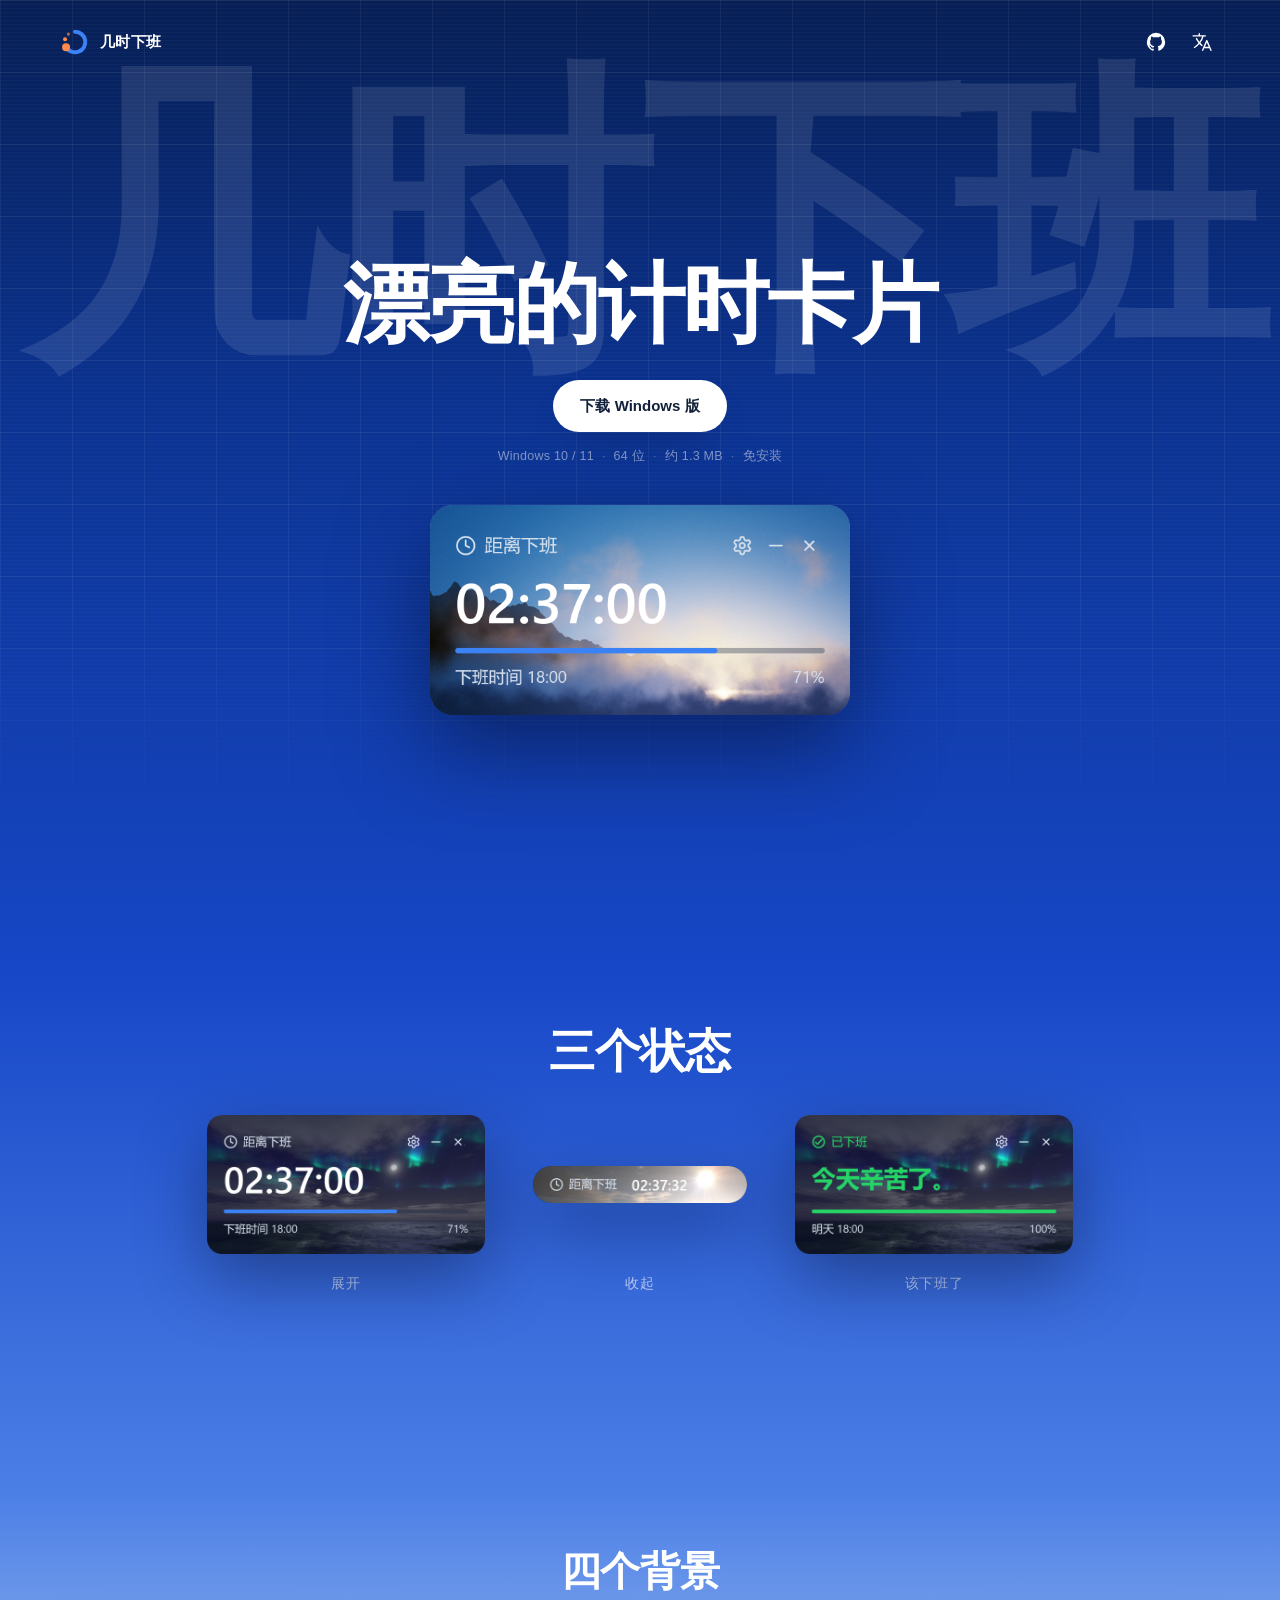
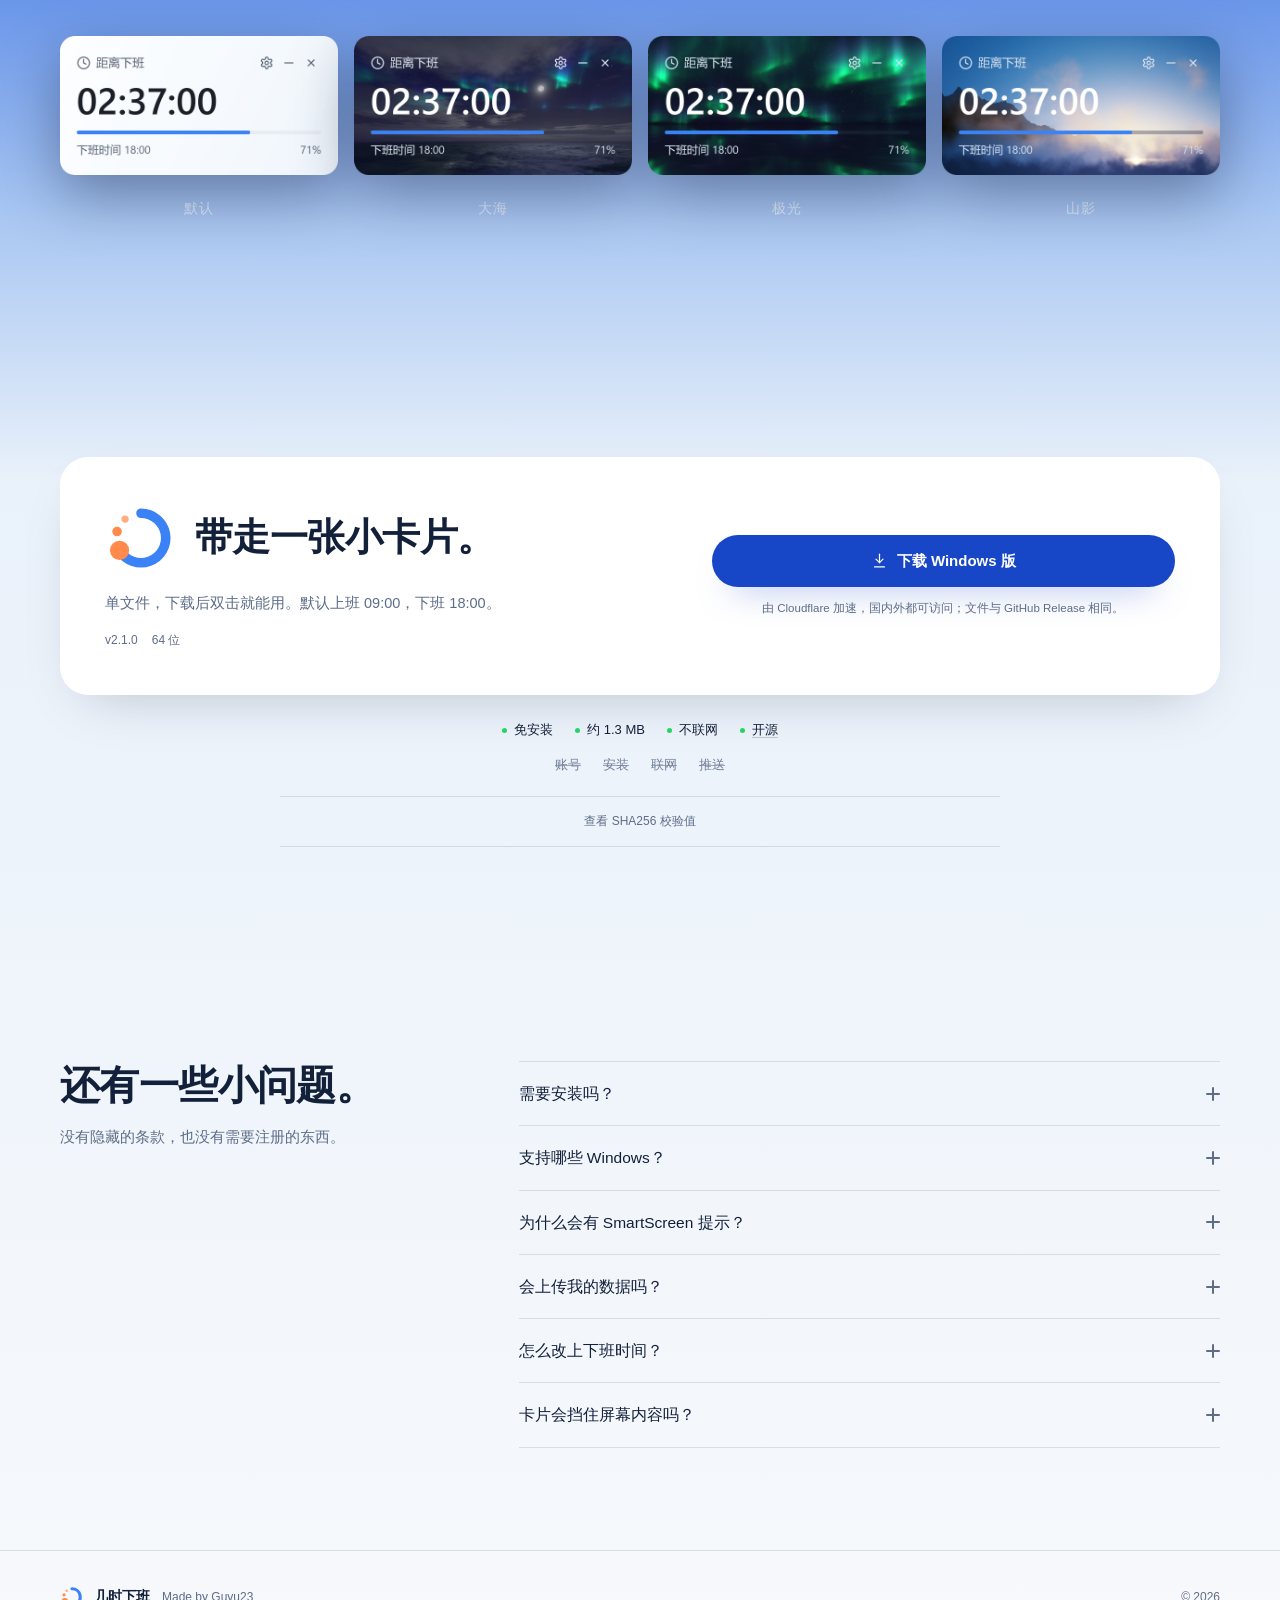
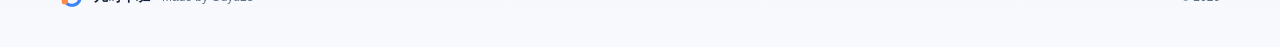
==== commit 321c3527: "Detect language by IP and remove header download" ====
--- a/docs/index.html
+++ b/docs/index.html
@@ -7,16 +7,16 @@
   <meta name="description" content="一个安静的 Windows 桌面倒计时。单文件，免安装，四种背景与四种语言。">
   <meta name="theme-color" content="#0B328F">
   <meta name="color-scheme" content="light">
-  <link rel="canonical" href="https://offwork.guyu23.xyz/">
+  <link rel="canonical" href="https://when-off.guyu23.xyz/">
   <meta property="og:type" content="website">
   <meta property="og:title" content="几时下班">
   <meta property="og:description" content="漂亮的计时卡片。一个安静的 Windows 桌面倒计时。">
-  <meta property="og:url" content="https://offwork.guyu23.xyz/">
-  <meta property="og:image" content="https://offwork.guyu23.xyz/og.png">
+  <meta property="og:url" content="https://when-off.guyu23.xyz/">
+  <meta property="og:image" content="https://when-off.guyu23.xyz/og.png">
   <meta name="twitter:card" content="summary_large_image">
   <meta name="twitter:title" content="几时下班">
   <meta name="twitter:description" content="漂亮的计时卡片。">
-  <meta name="twitter:image" content="https://offwork.guyu23.xyz/og.png">
+  <meta name="twitter:image" content="https://when-off.guyu23.xyz/og.png">
   <link rel="icon" href="assets/favicon.ico" sizes="any">
   <link rel="icon" type="image/svg+xml" href="assets/icon.svg">
   <link rel="apple-touch-icon" href="assets/icon-256.png">
@@ -53,7 +53,6 @@
             <button class="lang-option" type="button" role="menuitemradio" aria-checked="false" data-lang="ko">한국어</button>
           </div>
         </div>
-        <a class="nav-cta" href="#download" data-i18n="nav.download">下载</a>
       </div>
     </div>
   </header>
@@ -140,7 +139,7 @@
             <p class="download-meta"><span>v2.1.0</span><span data-i18n="download.bits">64 位</span></p>
           </div>
           <div class="download-actions">
-            <a class="btn btn-blue" href="https://offwork.guyu23.xyz/download/OffWorkCountdown.exe">
+            <a class="btn btn-blue" href="https://when-off.guyu23.xyz/download/OffWorkCountdown.exe">
               <svg viewBox="0 0 24 24" fill="none" stroke="currentColor" stroke-width="1.7" stroke-linecap="round" stroke-linejoin="round" aria-hidden="true">
                 <path d="M12 3v12"></path><path d="M7 10l5 5 5-5"></path><path d="M5 21h14"></path>
               </svg>
--- a/docs/styles.css
+++ b/docs/styles.css
@@ -269,23 +269,6 @@
   color: var(--green);
   font-size: 11px;
 }
-.nav-cta {
-  display: inline-flex;
-  align-items: center;
-  justify-content: center;
-  height: 36px;
-  padding: 0 17px;
-  border-radius: 999px;
-  background: var(--white);
-  color: var(--ink);
-  font-size: 13px;
-  font-weight: 600;
-  overflow: hidden;
-  white-space: nowrap;
-  transition: transform 0.25s var(--ease), background-color 0.25s var(--ease), width 0.25s var(--ease);
-}
-.nav-cta:hover { transform: translateY(-1px); background: #f4f8ff; }
-
 /* Buttons */
 .btn {
   display: inline-flex;
@@ -771,7 +754,6 @@
   .lang-toggle svg { width: 20px; height: 20px; }
   .nav-icon { width: 32px; height: 32px; }
   .nav-icon svg { width: 20px; height: 20px; }
-  .nav-cta { height: 32px; padding: 0 13px; font-size: 12.5px; }
   .hero { min-height: auto; padding: 108px 0 48px; }
   .hero h1 { font-size: clamp(40px, 10.5vw, 56px); }
   .hero-actions { margin-top: 24px; }
@@ -835,7 +817,6 @@
   .state:hover .state-shot img,
   .theme-card:hover img { transform: none; }
   .btn,
-  .nav-cta,
   .plus::before,
   .plus::after { transition: none; }
 }
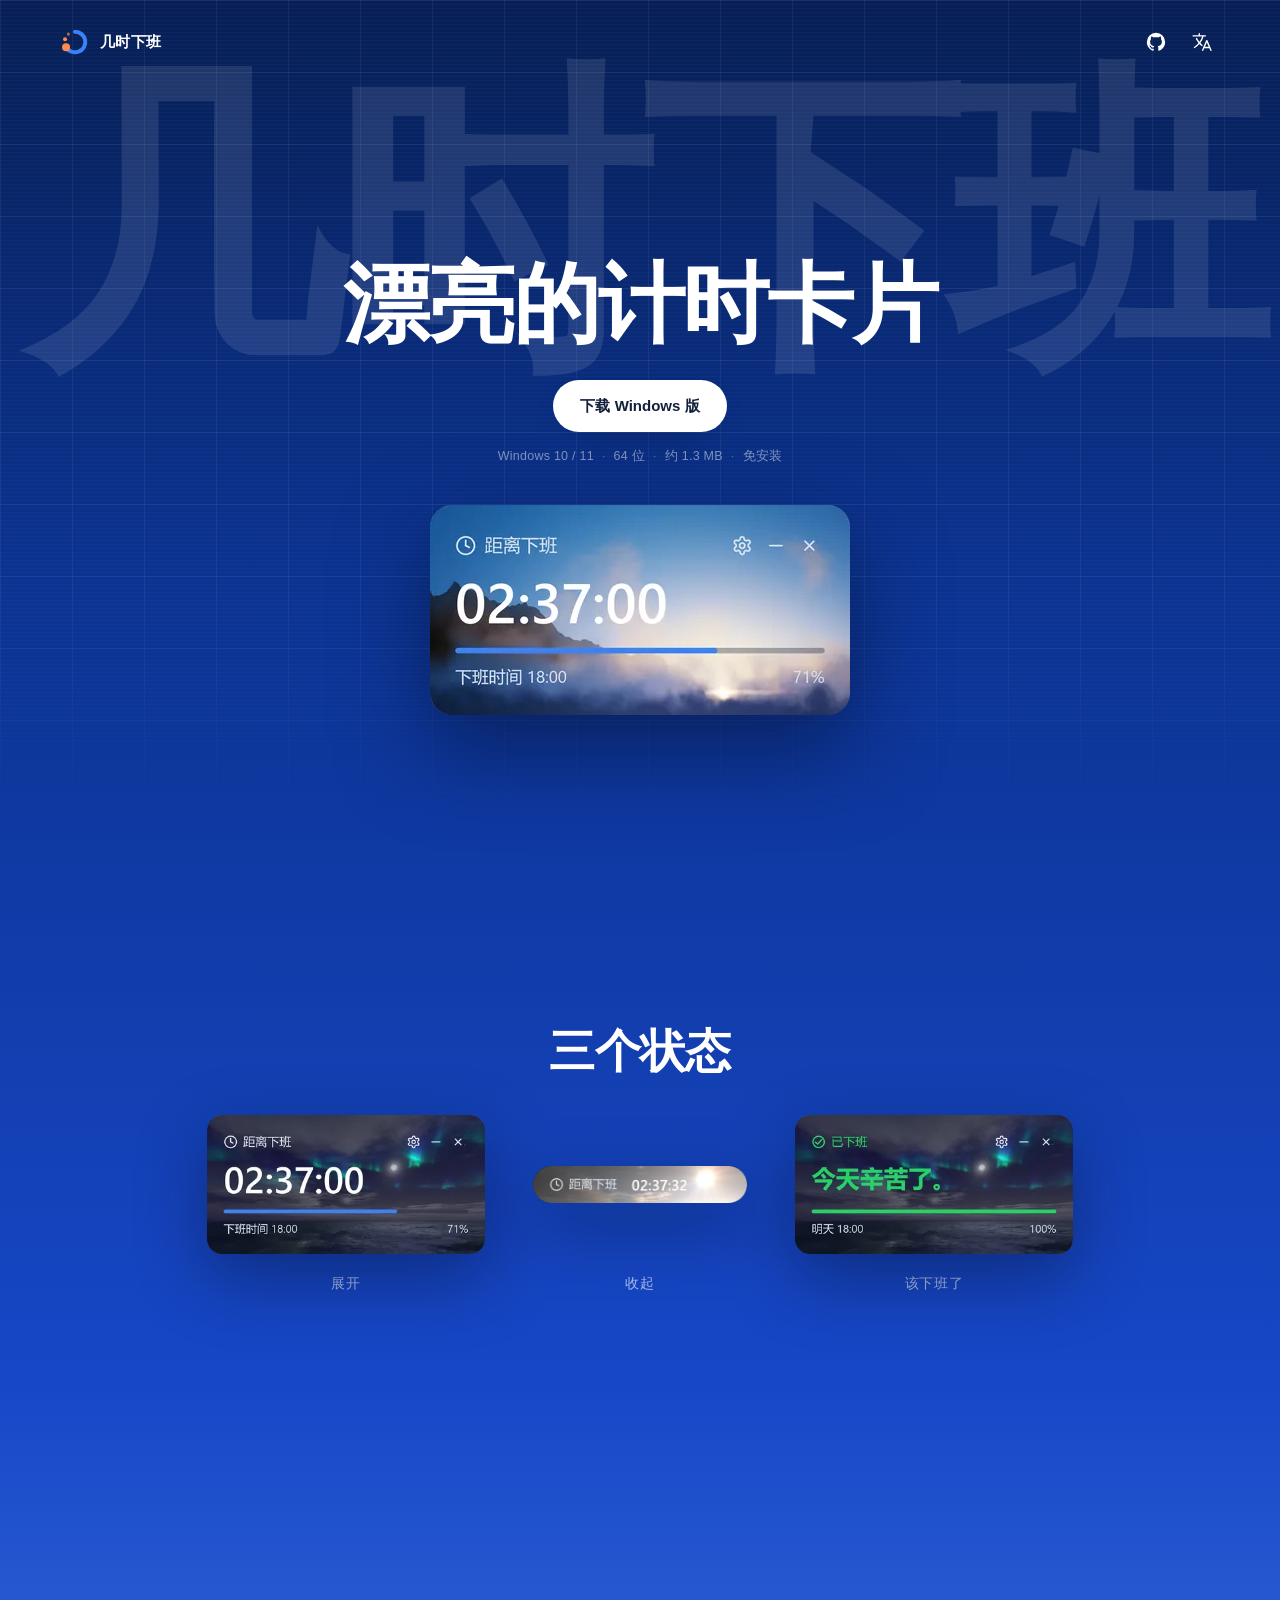
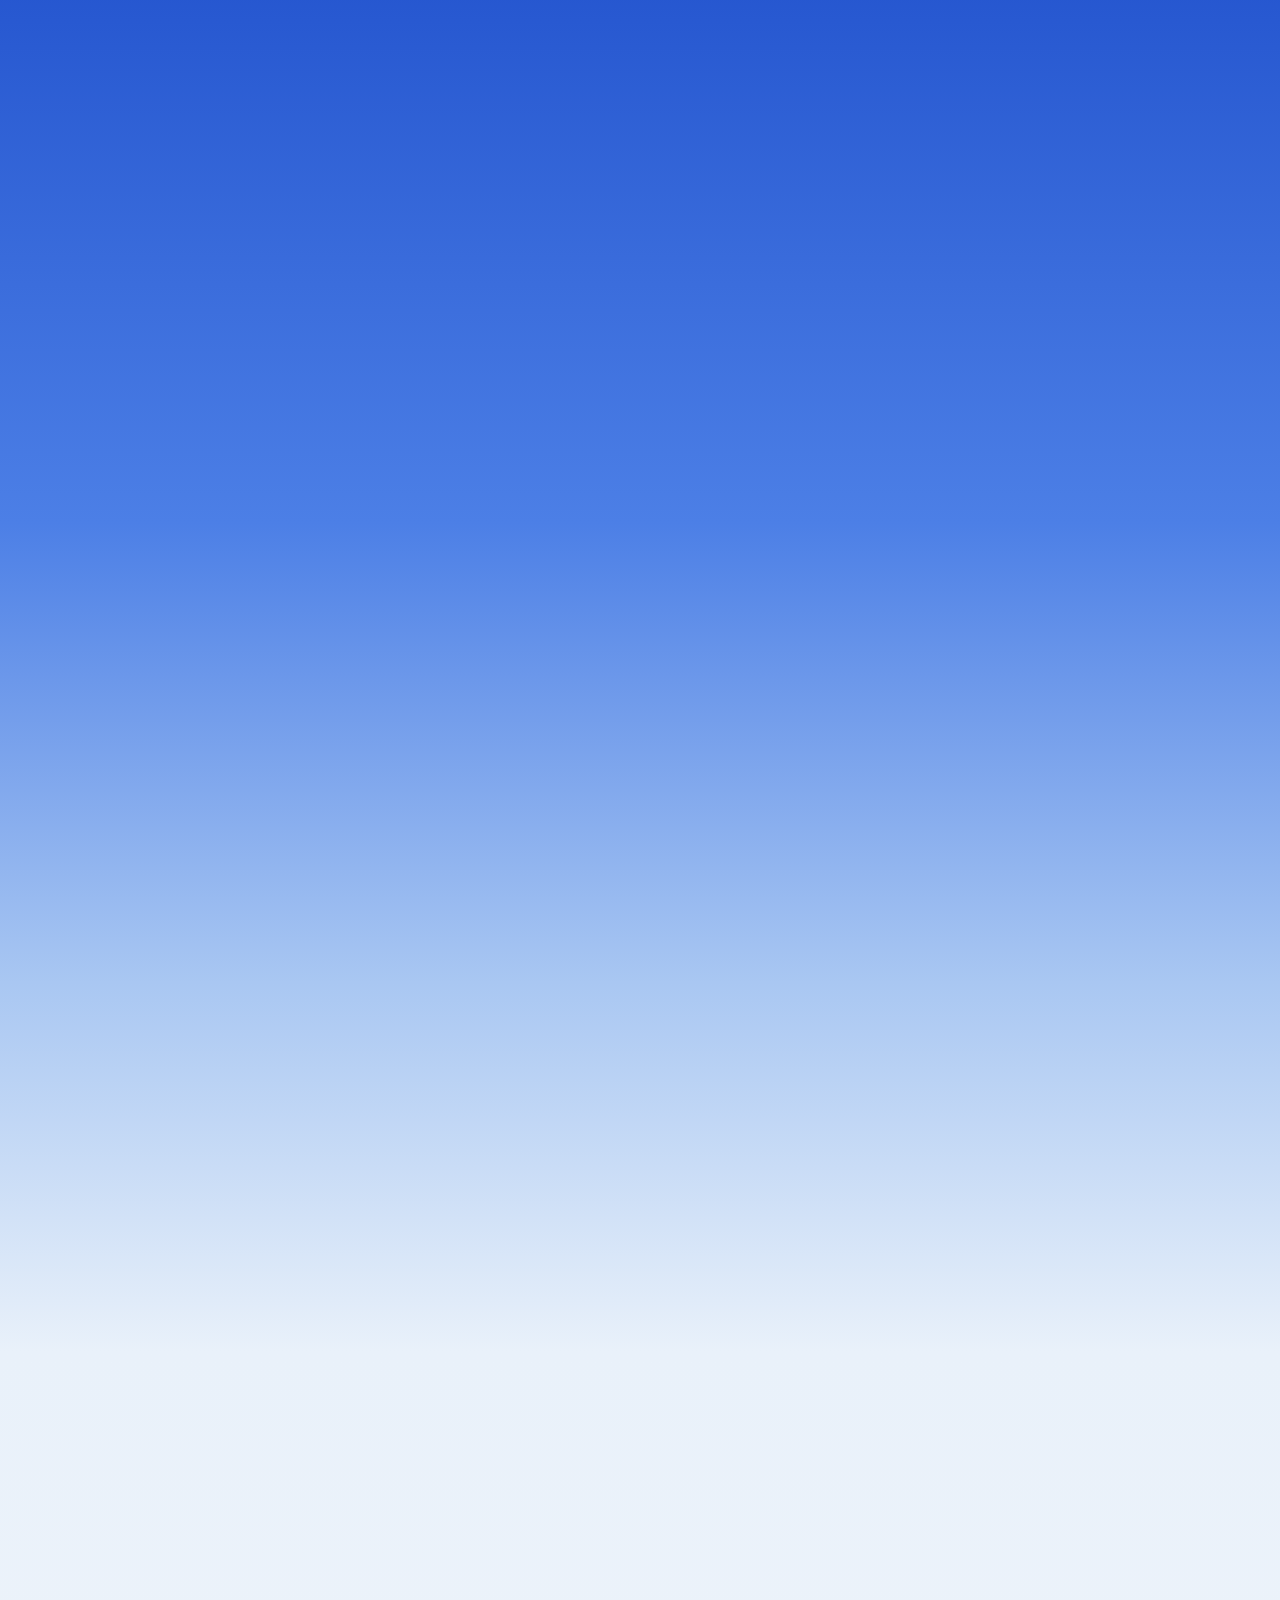
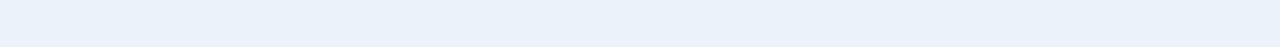
==== commit dedbf35b: "Serve display-sized WebP and cache the landing page. The hero was a 562 KB lossless image. Browsers " ====
--- a/docs/index.html
+++ b/docs/index.html
@@ -7,22 +7,24 @@
   <meta name="description" content="一个安静的 Windows 桌面倒计时。单文件，免安装，四种背景与四种语言。">
   <meta name="theme-color" content="#0B328F">
   <meta name="color-scheme" content="light">
-  <link rel="canonical" href="https://when-off.guyu23.xyz/">
+  <link rel="canonical" href="https://time.guyu23.xyz/">
   <meta property="og:type" content="website">
   <meta property="og:title" content="几时下班">
   <meta property="og:description" content="漂亮的计时卡片。一个安静的 Windows 桌面倒计时。">
-  <meta property="og:url" content="https://when-off.guyu23.xyz/">
-  <meta property="og:image" content="https://when-off.guyu23.xyz/og.png">
+  <meta property="og:url" content="https://time.guyu23.xyz/">
+  <meta property="og:image" content="https://time.guyu23.xyz/og.jpg">
+  <meta property="og:image:width" content="1200">
+  <meta property="og:image:height" content="630">
   <meta name="twitter:card" content="summary_large_image">
   <meta name="twitter:title" content="几时下班">
   <meta name="twitter:description" content="漂亮的计时卡片。">
-  <meta name="twitter:image" content="https://when-off.guyu23.xyz/og.png">
+  <meta name="twitter:image" content="https://time.guyu23.xyz/og.jpg">
   <link rel="icon" href="assets/favicon.ico" sizes="any">
   <link rel="icon" type="image/svg+xml" href="assets/icon.svg">
   <link rel="apple-touch-icon" href="assets/icon-256.png">
-  <link rel="preload" as="image" href="screenshots/cards/ridge.webp">
+  <link rel="preload" as="image" href="img/ridge-840.webp?v=20261116c" imagesrcset="img/ridge-420.webp?v=20261116c 420w, img/ridge-560.webp?v=20261116c 560w, img/ridge-840.webp?v=20261116c 840w" imagesizes="(max-width: 600px) 70vw, 420px" fetchpriority="high">
   <script>document.documentElement.classList.add("js");</script>
-  <link rel="stylesheet" href="styles.css?v=20261115">
+  <link rel="stylesheet" href="styles.css?v=20261116c">
 </head>
 <body id="top">
   <a class="skip-link" href="#main" data-i18n="skip">跳到主要内容</a>
@@ -72,7 +74,7 @@
           <span data-i18n="spec.install">免安装</span>
         </p>
         <div class="hero-shot">
-          <img src="screenshots/cards/ridge.webp" width="600" height="300" alt="山影主题的几时下班卡片，距离下班还有两小时三十七分" data-i18n-alt="hero.alt">
+          <img src="img/ridge-840.webp?v=20261116c" srcset="img/ridge-420.webp?v=20261116c 420w, img/ridge-560.webp?v=20261116c 560w, img/ridge-840.webp?v=20261116c 840w" sizes="(max-width: 600px) 70vw, 420px" width="600" height="300" alt="山影主题的几时下班卡片，距离下班还有两小时三十七分" data-i18n-alt="hero.alt" fetchpriority="high">
         </div>
       </div>
     </section>
@@ -83,19 +85,19 @@
         <div class="state-row">
           <figure class="state reveal">
             <div class="state-shot">
-              <img src="screenshots/cards/sea.webp" width="600" height="300" alt="大海主题的展开卡片，距离下班还有两小时三十七分" data-i18n-alt="states.openAlt">
+              <img src="img/sea-840.webp?v=20261116c" srcset="img/sea-420.webp?v=20261116c 420w, img/sea-560.webp?v=20261116c 560w, img/sea-840.webp?v=20261116c 840w" sizes="(max-width: 760px) 280px, (max-width: 1200px) 23vw, 278px" width="600" height="300" alt="大海主题的展开卡片，距离下班还有两小时三十七分" data-i18n-alt="states.openAlt" loading="lazy" decoding="async" fetchpriority="low">
             </div>
             <figcaption data-i18n="states.open">展开</figcaption>
           </figure>
           <figure class="state state-compact reveal">
             <div class="state-shot">
-              <img src="screenshots/cards/compact.webp" width="464" height="80" alt="收起后的胶囊卡片，显示距离下班还有两小时三十七分" data-i18n-alt="states.foldedAlt">
+              <img src="img/compact.webp?v=20261116c" width="464" height="80" alt="收起后的胶囊卡片，显示距离下班还有两小时三十七分" data-i18n-alt="states.foldedAlt" loading="lazy" decoding="async" fetchpriority="low">
             </div>
             <figcaption data-i18n="states.folded">收起</figcaption>
           </figure>
           <figure class="state reveal">
             <div class="state-shot">
-              <img src="screenshots/cards/done-green.webp" width="600" height="300" alt="大海主题的下班卡片，绿色文字写着今天辛苦了" data-i18n-alt="states.doneAlt">
+              <img src="img/done-green-840.webp?v=20261116c" srcset="img/done-green-420.webp?v=20261116c 420w, img/done-green-560.webp?v=20261116c 560w, img/done-green-840.webp?v=20261116c 840w" sizes="(max-width: 760px) 280px, (max-width: 1200px) 23vw, 278px" width="600" height="300" alt="大海主题的下班卡片，绿色文字写着今天辛苦了" data-i18n-alt="states.doneAlt" loading="lazy" decoding="async" fetchpriority="low">
             </div>
             <figcaption data-i18n="states.done">该下班了</figcaption>
           </figure>
@@ -108,19 +110,19 @@
         <h2 class="themes-line reveal" id="themes-title" data-i18n="themes.line">四个背景</h2>
         <div class="theme-row reveal">
           <figure class="theme-card">
-            <img src="screenshots/cards/paper.webp" width="600" height="300" alt="默认主题的几时下班卡片，距离下班还有两小时三十七分" data-i18n-alt="themes.alt.paper" loading="lazy" decoding="async">
+            <img src="img/paper-840.webp?v=20261116c" srcset="img/paper-420.webp?v=20261116c 420w, img/paper-560.webp?v=20261116c 560w, img/paper-840.webp?v=20261116c 840w" sizes="(max-width: 760px) 280px, (max-width: 1200px) 23vw, 278px" width="600" height="300" alt="默认主题的几时下班卡片，距离下班还有两小时三十七分" data-i18n-alt="themes.alt.paper" loading="lazy" decoding="async" fetchpriority="low">
             <figcaption data-i18n="themes.paper">默认</figcaption>
           </figure>
           <figure class="theme-card">
-            <img src="screenshots/cards/sea.webp" width="600" height="300" alt="大海主题的几时下班卡片，日落与海" data-i18n-alt="themes.alt.sea" loading="lazy" decoding="async">
+            <img src="img/sea-840.webp?v=20261116c" srcset="img/sea-420.webp?v=20261116c 420w, img/sea-560.webp?v=20261116c 560w, img/sea-840.webp?v=20261116c 840w" sizes="(max-width: 760px) 280px, (max-width: 1200px) 23vw, 278px" width="600" height="300" alt="大海主题的几时下班卡片，日落与海" data-i18n-alt="themes.alt.sea" loading="lazy" decoding="async" fetchpriority="low">
             <figcaption data-i18n="themes.sea">大海</figcaption>
           </figure>
           <figure class="theme-card">
-            <img src="screenshots/cards/aurora.webp" width="600" height="300" alt="极光主题的几时下班卡片，夜与光" data-i18n-alt="themes.alt.aurora" loading="lazy" decoding="async">
+            <img src="img/aurora-840.webp?v=20261116c" srcset="img/aurora-420.webp?v=20261116c 420w, img/aurora-560.webp?v=20261116c 560w, img/aurora-840.webp?v=20261116c 840w" sizes="(max-width: 760px) 280px, (max-width: 1200px) 23vw, 278px" width="600" height="300" alt="极光主题的几时下班卡片，夜与光" data-i18n-alt="themes.alt.aurora" loading="lazy" decoding="async" fetchpriority="low">
             <figcaption data-i18n="themes.aurora">极光</figcaption>
           </figure>
           <figure class="theme-card">
-            <img src="screenshots/cards/ridge.webp" width="600" height="300" alt="山影主题的几时下班卡片，云与山" data-i18n-alt="themes.alt.ridge" loading="lazy" decoding="async">
+            <img src="img/ridge-840.webp?v=20261116c" srcset="img/ridge-420.webp?v=20261116c 420w, img/ridge-560.webp?v=20261116c 560w, img/ridge-840.webp?v=20261116c 840w" sizes="(max-width: 760px) 280px, (max-width: 1200px) 23vw, 278px" width="600" height="300" alt="山影主题的几时下班卡片，云与山" data-i18n-alt="themes.alt.ridge" loading="lazy" decoding="async" fetchpriority="low">
             <figcaption data-i18n="themes.ridge">山影</figcaption>
           </figure>
         </div>
@@ -139,7 +141,7 @@
             <p class="download-meta"><span>v2.1.0</span><span data-i18n="download.bits">64 位</span></p>
           </div>
           <div class="download-actions">
-            <a class="btn btn-blue" href="https://when-off.guyu23.xyz/download/OffWorkCountdown.exe">
+            <a class="btn btn-blue" href="download/OffWorkCountdown.exe">
               <svg viewBox="0 0 24 24" fill="none" stroke="currentColor" stroke-width="1.7" stroke-linecap="round" stroke-linejoin="round" aria-hidden="true">
                 <path d="M12 3v12"></path><path d="M7 10l5 5 5-5"></path><path d="M5 21h14"></path>
               </svg>
@@ -214,6 +216,6 @@
     </div>
   </footer>
 
-  <script src="app.js?v=20261115" defer></script>
+  <script src="app.js?v=20261116c" defer></script>
 </body>
 </html>
--- a/docs/styles.css
+++ b/docs/styles.css
@@ -736,6 +736,14 @@
   transition: opacity 0.4s var(--ease), transform 0.4s var(--ease);
 }
 .js .reveal.is-in { opacity: 1; transform: none; }
+
+/* Below-fold sections stay out of the first layout and paint. */
+.themes,
+.download,
+.faq {
+  content-visibility: auto;
+  contain-intrinsic-size: auto 720px;
+}
 
 @media (max-width: 1000px) {
   .download-panel { grid-template-columns: minmax(0, 1fr); gap: 26px; }
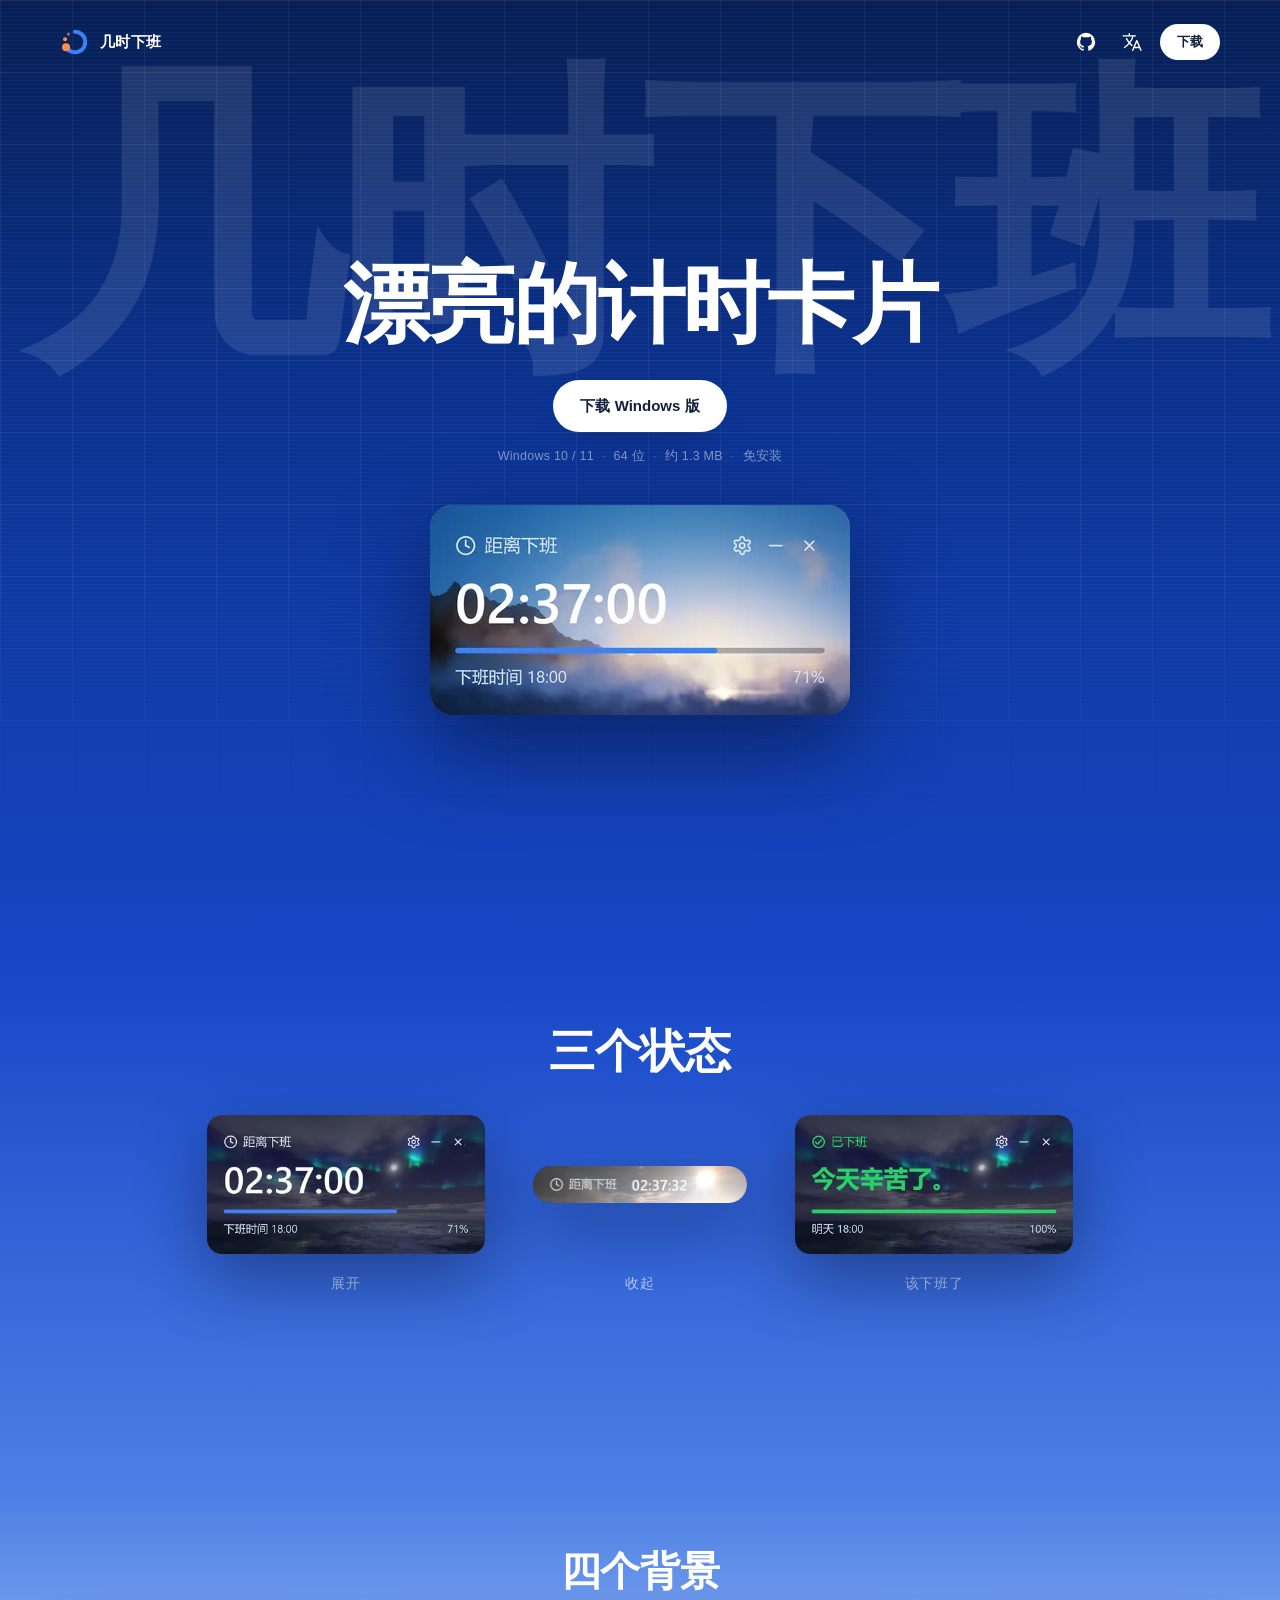
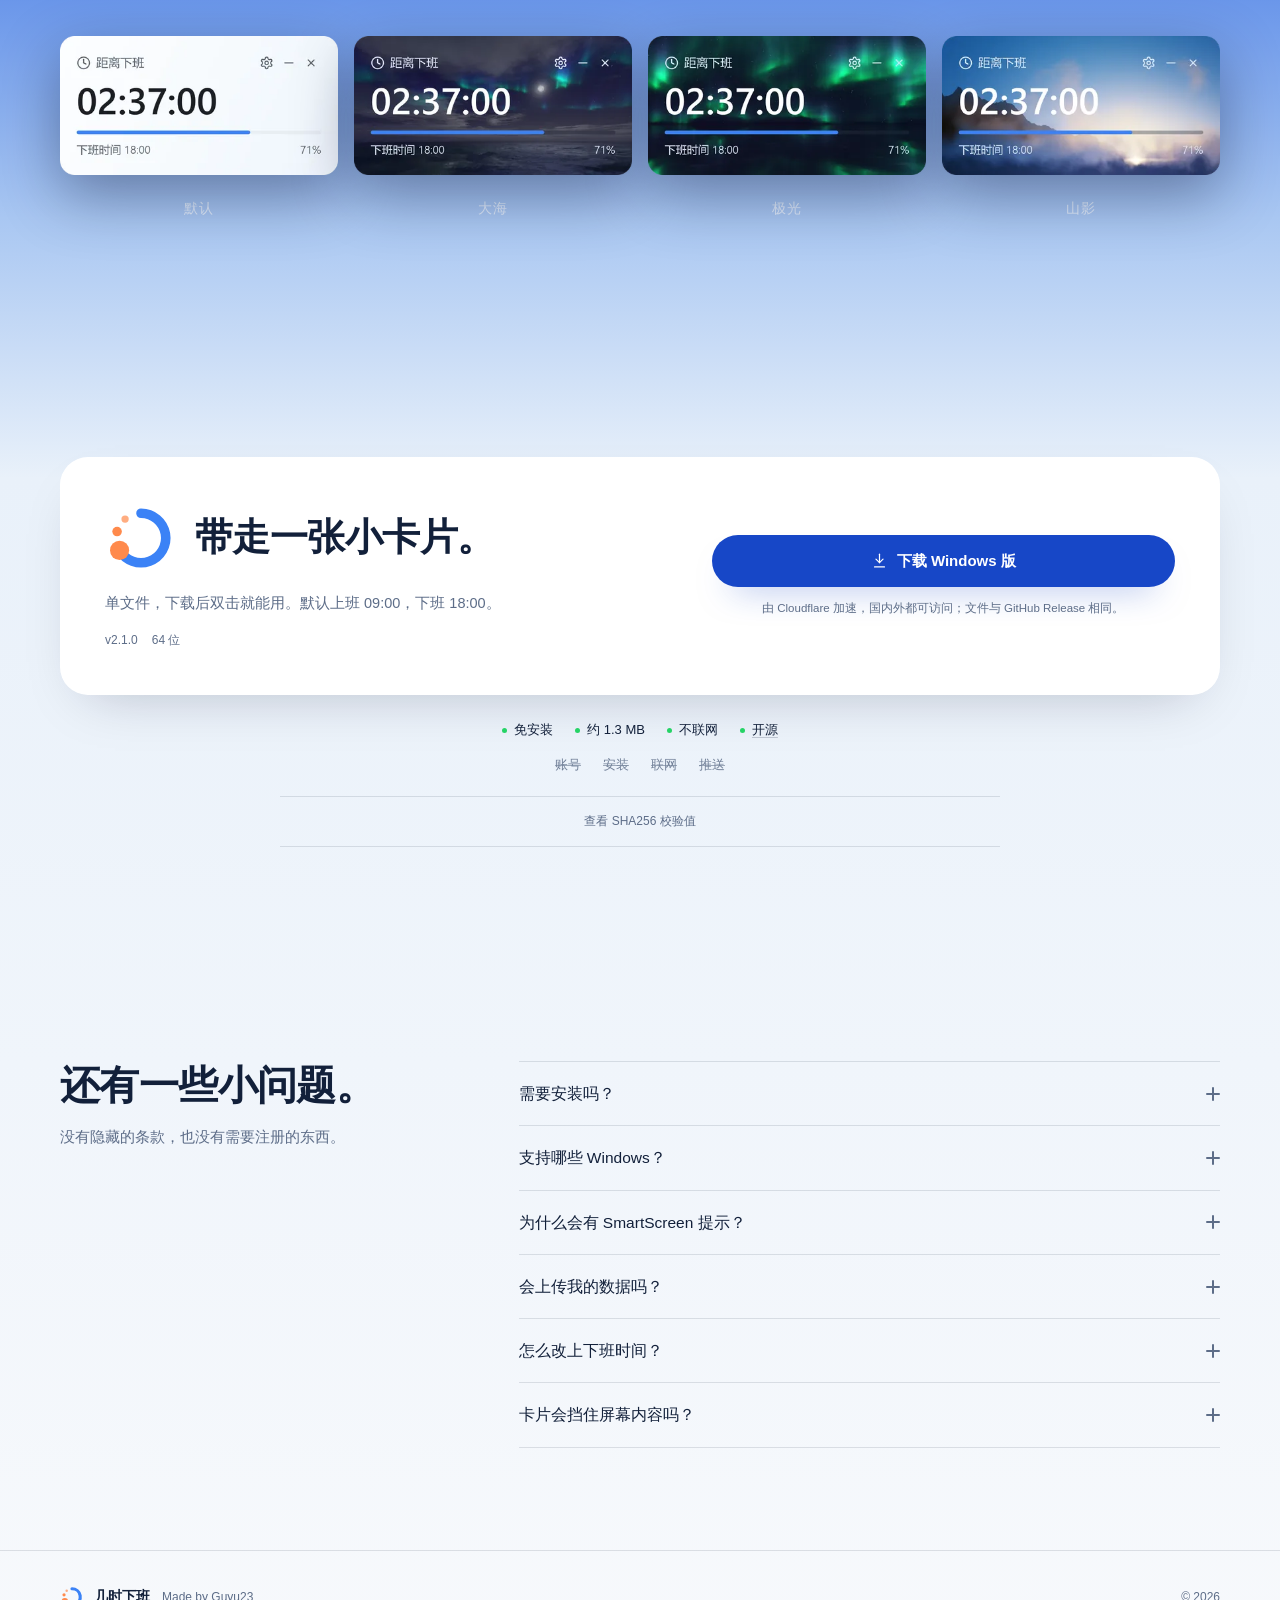
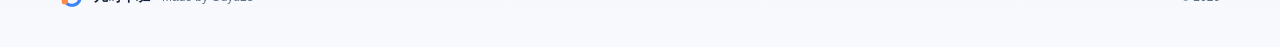
==== commit ee868490: "Keep a manual language choice and the nav download button. A late region lookup no longer replaces a" ====
--- a/docs/index.html
+++ b/docs/index.html
@@ -19,9 +19,9 @@
   <meta name="twitter:title" content="几时下班">
   <meta name="twitter:description" content="漂亮的计时卡片。">
   <meta name="twitter:image" content="https://time.guyu23.xyz/og.jpg">
-  <link rel="icon" href="assets/favicon.ico" sizes="any">
-  <link rel="icon" type="image/svg+xml" href="assets/icon.svg">
-  <link rel="apple-touch-icon" href="assets/icon-256.png">
+  <link rel="icon" href="assets/favicon.ico?v=20261116c" sizes="any">
+  <link rel="icon" type="image/svg+xml" href="assets/icon.svg?v=20261116c">
+  <link rel="apple-touch-icon" href="assets/icon-256.png?v=20261116c">
   <link rel="preload" as="image" href="img/ridge-840.webp?v=20261116c" imagesrcset="img/ridge-420.webp?v=20261116c 420w, img/ridge-560.webp?v=20261116c 560w, img/ridge-840.webp?v=20261116c 840w" imagesizes="(max-width: 600px) 70vw, 420px" fetchpriority="high">
   <script>document.documentElement.classList.add("js");</script>
   <link rel="stylesheet" href="styles.css?v=20261116c">
@@ -32,7 +32,7 @@
   <header class="nav">
     <div class="wrap nav-inner">
       <a class="brand" href="#top" aria-label="几时下班，回到顶部" data-i18n-aria="nav.brandAria">
-        <img class="brand-mark" src="assets/icon.svg" width="30" height="30" alt="">
+        <img class="brand-mark" src="assets/icon.svg?v=20261116c" width="30" height="30" alt="">
         <span class="brand-name" data-i18n="brand">几时下班</span>
       </a>
       <div class="nav-actions">
@@ -55,6 +55,7 @@
             <button class="lang-option" type="button" role="menuitemradio" aria-checked="false" data-lang="ko">한국어</button>
           </div>
         </div>
+        <a class="nav-cta" href="#download" data-i18n="nav.download">下载</a>
       </div>
     </div>
   </header>
@@ -134,7 +135,7 @@
         <div class="download-panel reveal">
           <div class="download-copy">
             <div class="download-head">
-              <img class="download-icon" src="assets/icon.svg" width="72" height="72" alt="几时下班图标" data-i18n-alt="download.iconAlt">
+              <img class="download-icon" src="assets/icon.svg?v=20261116c" width="72" height="72" alt="几时下班图标" data-i18n-alt="download.iconAlt">
               <h2 id="download-title" data-i18n="download.title">带走一张小卡片。</h2>
             </div>
             <p data-i18n="download.copy">单文件，下载后双击就能用。默认上班 09:00，下班 18:00。</p>
@@ -208,7 +209,7 @@
   <footer>
     <div class="wrap footer-inner">
       <a class="footer-brand" href="#top" aria-label="几时下班，回到顶部" data-i18n-aria="footer.brandAria">
-        <img src="assets/icon.svg" width="24" height="24" alt="">
+        <img src="assets/icon.svg?v=20261116c" width="24" height="24" alt="">
         <span data-i18n="brand">几时下班</span>
       </a>
       <span class="footer-made">Made by Guyu23</span>
--- a/docs/styles.css
+++ b/docs/styles.css
@@ -269,6 +269,22 @@
   color: var(--green);
   font-size: 11px;
 }
+.nav-cta {
+  display: inline-flex;
+  align-items: center;
+  justify-content: center;
+  height: 36px;
+  padding: 0 17px;
+  border-radius: 999px;
+  background: var(--white);
+  color: var(--ink);
+  font-size: 13px;
+  font-weight: 600;
+  overflow: hidden;
+  white-space: nowrap;
+  transition: transform 0.25s var(--ease), background-color 0.25s var(--ease);
+}
+.nav-cta:hover { transform: translateY(-1px); background: #f4f8ff; }
 /* Buttons */
 .btn {
   display: inline-flex;
@@ -737,14 +753,6 @@
 }
 .js .reveal.is-in { opacity: 1; transform: none; }
 
-/* Below-fold sections stay out of the first layout and paint. */
-.themes,
-.download,
-.faq {
-  content-visibility: auto;
-  contain-intrinsic-size: auto 720px;
-}
-
 @media (max-width: 1000px) {
   .download-panel { grid-template-columns: minmax(0, 1fr); gap: 26px; }
   .download-actions { max-width: 420px; }
@@ -762,6 +770,7 @@
   .lang-toggle svg { width: 20px; height: 20px; }
   .nav-icon { width: 32px; height: 32px; }
   .nav-icon svg { width: 20px; height: 20px; }
+  .nav-cta { height: 32px; padding: 0 13px; font-size: 12.5px; }
   .hero { min-height: auto; padding: 108px 0 48px; }
   .hero h1 { font-size: clamp(40px, 10.5vw, 56px); }
   .hero-actions { margin-top: 24px; }
@@ -825,6 +834,7 @@
   .state:hover .state-shot img,
   .theme-card:hover img { transform: none; }
   .btn,
+  .nav-cta,
   .plus::before,
   .plus::after { transition: none; }
 }
